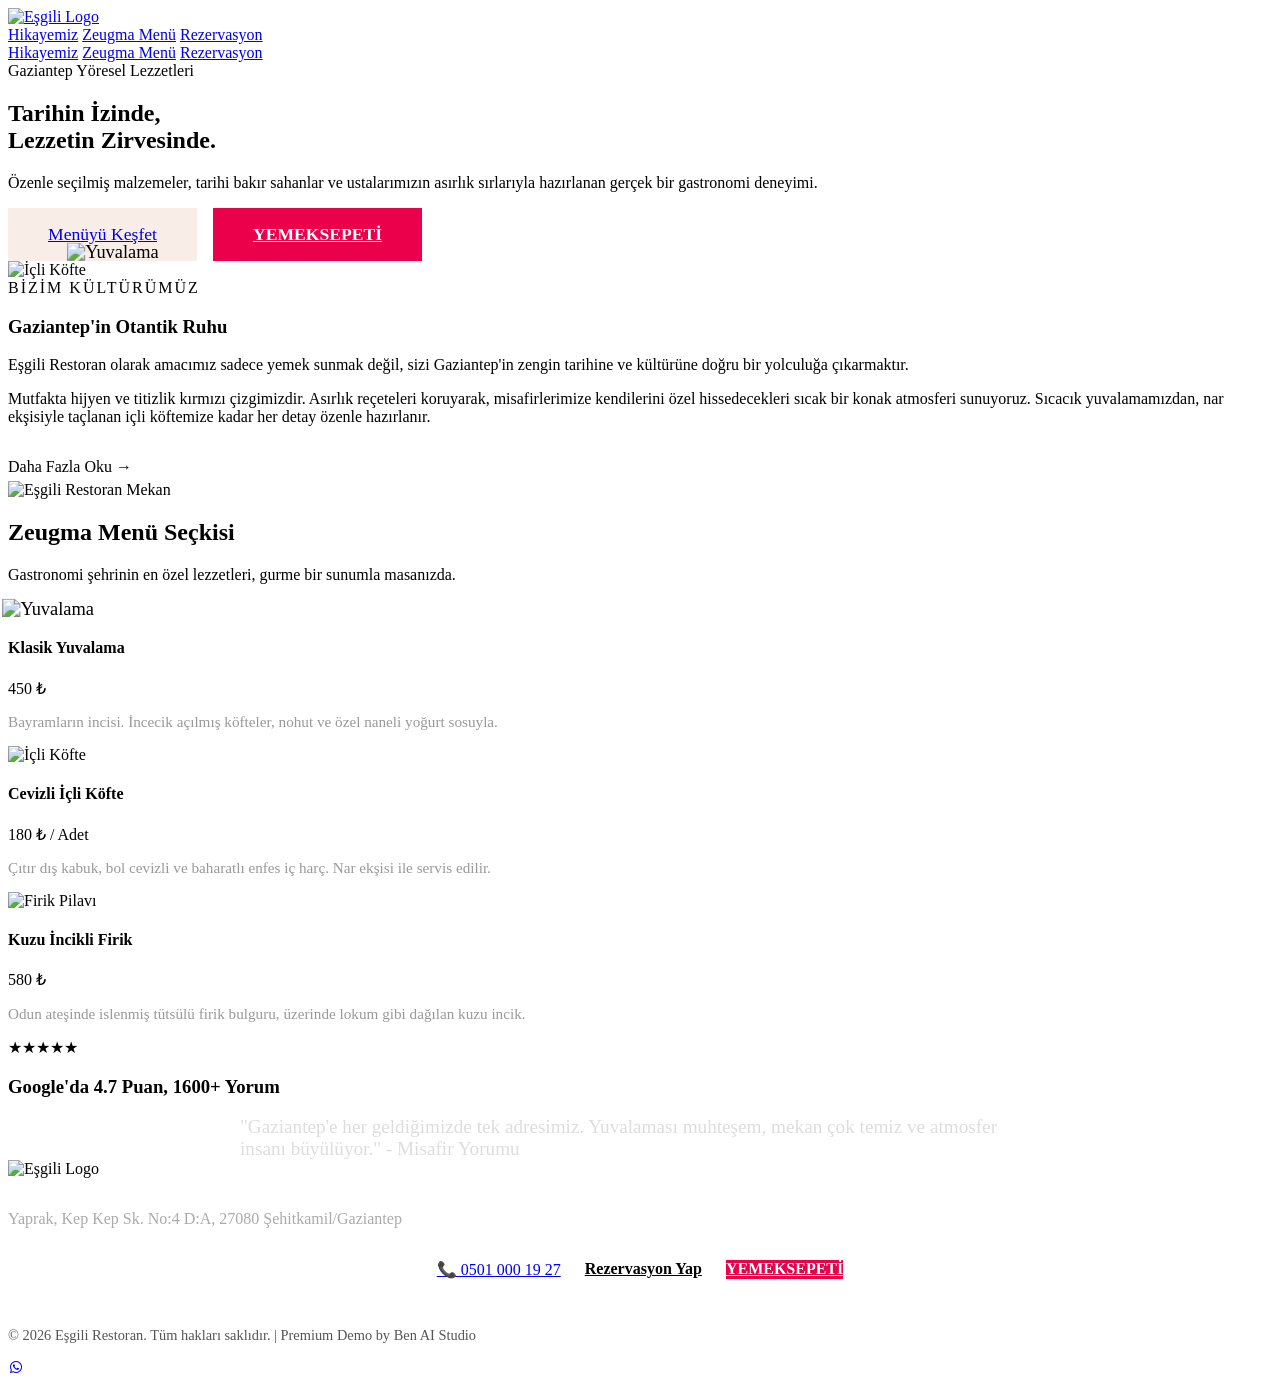
==== index.html @ 456da1f9 "Add files via upload" ====
<!DOCTYPE html>
<html lang="tr">
<head>
    <meta charset="UTF-8">
    <meta name="viewport" content="width=device-width, initial-scale=1.0">
    <title>Eşgili Restoran | Geleneksel Gaziantep Mutfak Sanatı</title>
    
    <!-- Fonts -->
    <link rel="preconnect" href="https://fonts.googleapis.com">
    <link rel="preconnect" href="https://fonts.gstatic.com" crossorigin>
    <link href="https://fonts.googleapis.com/css2?family=Cinzel:wght@400;600;700&family=Lora:ital,wght@0,400;0,500;1,400&display=swap" rel="stylesheet">
    <link href='https://unpkg.com/boxicons@2.1.4/css/boxicons.min.css' rel='stylesheet'>

    <link rel="stylesheet" href="css/style.css">
</head>
<body>
    <div class="bg-lines"></div>
    <div class="bg-shapes" id="bg-shapes-container">
        <!-- Lights -->
        <div class="shape shape-1" id="shape1"></div>
        <div class="shape shape-2" id="shape2"></div>
        
        <!-- 3D Metallic Elements -->
        <div class="organic-blob blob-1"></div>
    </div>

    <nav id="navbar">
        <a href="#" class="logo-img-link"><img src="assets/logo.jpg.PNG" alt="Eşgili Logo" class="logo-img"></a>
        <div class="nav-links desktop-only">
            <a href="#hikaye">Hikayemiz</a>
            <a href="#menu">Zeugma Menü</a>
            <a href="#iletisim" class="btn-copper">Rezervasyon</a>
        </div>
        <div class="hamburger mobile-only" id="hamburger">
            <div class="bar"></div>
            <div class="bar"></div>
            <div class="bar"></div>
        </div>
    </nav>

    <!-- Mobile Menu Overlay -->
    <div class="mobile-menu-overlay" id="mobileMenu">
        <div class="mobile-nav-links">
            <a href="#hikaye" class="mobile-link">Hikayemiz</a>
            <a href="#menu" class="mobile-link">Zeugma Menü</a>
            <a href="#iletisim" class="mobile-link btn-copper" style="margin-left:0; margin-top:2rem;">Rezervasyon</a>
        </div>
    </div>

    <section class="hero">
        <div class="hero-bg" id="hero-bg"></div>
        <div class="particles-container" id="particles"></div>
        <div class="steam"></div>
        <div class="hero-overlay"></div>
        
        <div class="hero-container">
            <div class="hero-content">
                <span class="hero-subtitle">Gaziantep Yöresel Lezzetleri</span>
                <h1>Tarihin İzinde,<br>Lezzetin Zirvesinde.</h1>
                <p class="hero-desc">Özenle seçilmiş malzemeler, tarihi bakır sahanlar ve ustalarımızın asırlık sırlarıyla hazırlanan gerçek bir gastronomi deneyimi.</p>
                <div style="display: flex; gap: 1rem; flex-wrap: wrap;">
                    <a href="#menu" class="btn-copper" style="padding: 1rem 2.5rem; font-size: 1.1rem; background: rgba(184, 93, 25, 0.1); backdrop-filter: blur(5px);">Menüyü Keşfet</a>
                    <a href="https://www.yemeksepeti.com/restaurant/hcvz/esgili-restoran?srsltid=AfmBOop_nC1M2yYXTI1k_6gWQtiFwk443ST-8Q_w5a07xKaIt2Z9Bty2" target="_blank" class="btn-copper" style="padding: 1rem 2.5rem; font-size: 1.1rem; background: #EA004B; color: white; border-color: #EA004B; font-weight: 800; text-transform: uppercase;">Yemeksepeti</a>
                </div>
            </div>
            
            <div class="hero-images">
                <img src="assets/iclikofte.jpg.PNG" alt="İçli Köfte" class="hero-img img-1">
                <img src="assets/yuvalama.jpg.PNG" alt="Yuvalama" class="hero-img img-2" style="object-position: right bottom; transform: scale(1.15) translate(-15px, -15px);">
            </div>
        </div>
    </section>

    <section id="hikaye" class="story-container reveal">
        <div class="story-content">
            <span style="color: var(--copper); text-transform: uppercase; letter-spacing: 2px;">Bizim Kültürümüz</span>
            <h3>Gaziantep'in Otantik Ruhu</h3>
            <p>Eşgili Restoran olarak amacımız sadece yemek sunmak değil, sizi Gaziantep'in zengin tarihine ve kültürüne doğru bir yolculuğa çıkarmaktır.</p>
            <p>Mutfakta hijyen ve titizlik kırmızı çizgimizdir. Asırlık reçeteleri koruyarak, misafirlerimize kendilerini özel hissedecekleri sıcak bir konak atmosferi sunuyoruz. Sıcacık yuvalamamızdan, nar ekşisiyle taçlanan içli köftemize kadar her detay özenle hazırlanır.</p>
            <a href="#" style="color: var(--copper); text-decoration: none; border-bottom: 1px solid var(--copper); padding-bottom: 5px; margin-top: 1rem; display: inline-block;">Daha Fazla Oku &rarr;</a>
        </div>
        <div class="story-image">
            <img src="assets/mekan.jpg.png" alt="Eşgili Restoran Mekan">
        </div>
    </section>

    <section id="menu">
        <div class="section-header reveal">
            <h2 style="color: var(--cream);">Zeugma Menü Seçkisi</h2>
            <p>Gastronomi şehrinin en özel lezzetleri, gurme bir sunumla masanızda.</p>
        </div>

        <div class="menu-grid">
            <div class="menu-card reveal">
                <div class="glow"></div>
                <div class="menu-img-wrap">
                    <img src="assets/yuvalama.jpg.PNG" alt="Yuvalama" style="object-position: bottom right; transform: scale(1.15);">
                </div>
                <div class="menu-details">
                    <h4>Klasik Yuvalama</h4>
                    <span class="price">450 ₺</span>
                    <p style="color: #999; font-size: 0.95rem;">Bayramların incisi. İncecik açılmış köfteler, nohut ve özel naneli yoğurt sosuyla.</p>
                </div>
            </div>

            <div class="menu-card reveal" style="transition-delay: 0.2s;">
                <div class="glow"></div>
                <div class="menu-img-wrap">
                    <img src="assets/iclikofte.jpg.PNG" alt="İçli Köfte">
                </div>
                <div class="menu-details">
                    <h4>Cevizli İçli Köfte</h4>
                    <span class="price">180 ₺ / Adet</span>
                    <p style="color: #999; font-size: 0.95rem;">Çıtır dış kabuk, bol cevizli ve baharatlı enfes iç harç. Nar ekşisi ile servis edilir.</p>
                </div>
            </div>

            <div class="menu-card reveal" style="transition-delay: 0.4s;">
                <div class="glow"></div>
                <div class="menu-img-wrap">
                    <img src="assets/firik.jpg.PNG" alt="Firik Pilavı">
                </div>
                <div class="menu-details">
                    <h4>Kuzu İncikli Firik</h4>
                    <span class="price">580 ₺</span>
                    <p style="color: #999; font-size: 0.95rem;">Odun ateşinde islenmiş tütsülü firik bulguru, üzerinde lokum gibi dağılan kuzu incik.</p>
                </div>
            </div>
        </div>
    </section>

    <div class="rating-banner reveal">
        <div class="stars">★★★★★</div>
        <h3>Google'da 4.7 Puan, 1600+ Yorum</h3>
        <p style="font-size: 1.2rem; color: #ddd; max-width: 800px; margin: 0 auto;">"Gaziantep'e her geldiğimizde tek adresimiz. Yuvalaması muhteşem, mekan çok temiz ve atmosfer insanı büyülüyor." - Misafir Yorumu</p>
    </div>

    <footer id="iletisim">
        <div style="margin-bottom: 2rem;">
            <img src="assets/logo.jpg.PNG" alt="Eşgili Logo" style="height: 80px; object-fit: contain;">
        </div>
        <p style="color: #aaa; margin-bottom: 2rem;">Yaprak, Kep Kep Sk. No:4 D:A, 27080 Şehitkamil/Gaziantep</p>
        <div style="display: flex; justify-content: center; gap: 1.5rem; margin-bottom: 3rem; flex-wrap: wrap;">
            <a href="tel:05010001927" class="btn-copper">📞 0501 000 19 27</a>
            <a href="https://wa.me/905010001927" class="btn-copper" style="background: var(--copper); color: #000; font-weight: 700;">Rezervasyon Yap</a>
            <a href="https://www.yemeksepeti.com/restaurant/hcvz/esgili-restoran?srsltid=AfmBOop_nC1M2yYXTI1k_6gWQtiFwk443ST-8Q_w5a07xKaIt2Z9Bty2" target="_blank" class="btn-copper" style="background: #EA004B; border-color: #EA004B; color: white; font-weight: 800; text-transform: uppercase;">Yemeksepeti</a>
        </div>
        <p style="color: #555; font-size: 0.9rem;">&copy; 2026 Eşgili Restoran. Tüm hakları saklıdır. | Premium Demo by Ben AI Studio</p>
    </footer>

    <a href="https://wa.me/905010001927?text=Merhaba,%20Eşgili%20Restoran'da%20rezervasyon%20yaptırmak%20istiyorum." class="floating-wa" target="_blank">
        <i class='bx bxl-whatsapp'></i>
    </a>

    <script src="js/main.js"></script>
</body>
</html>
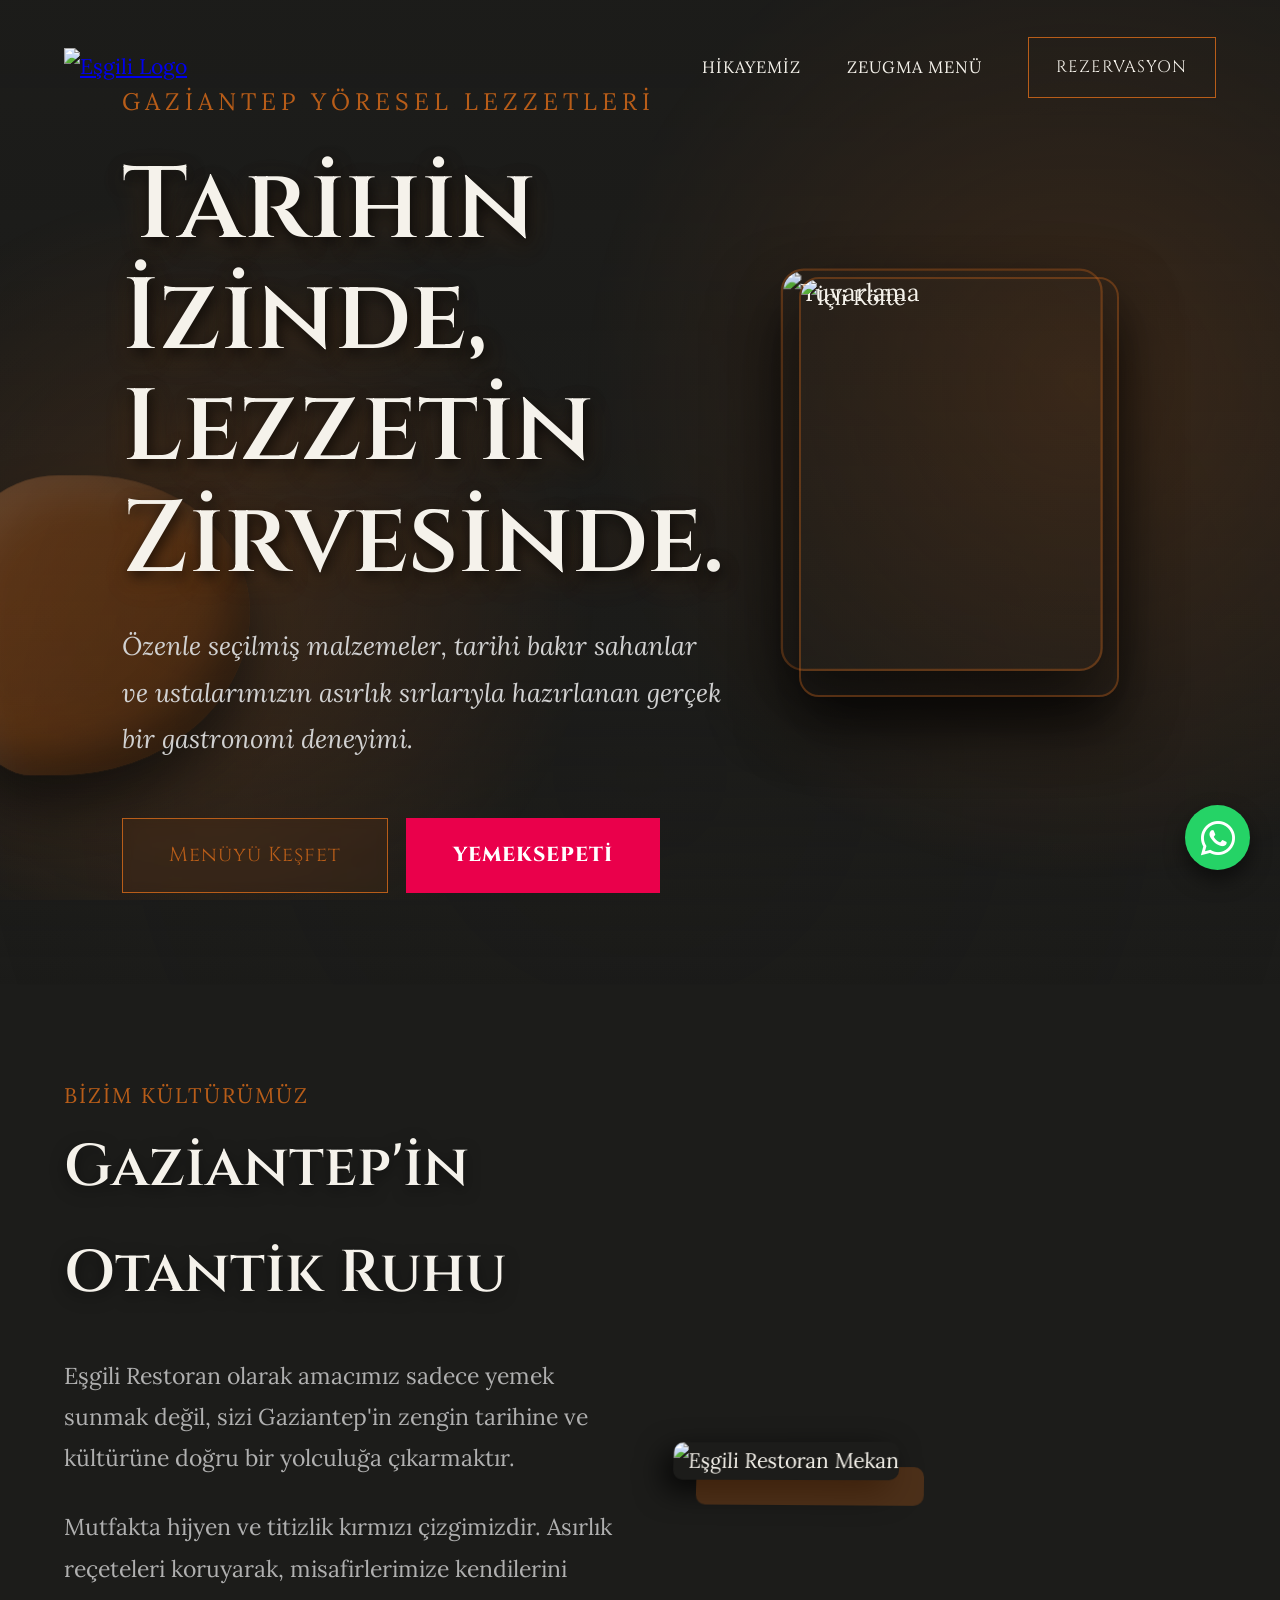
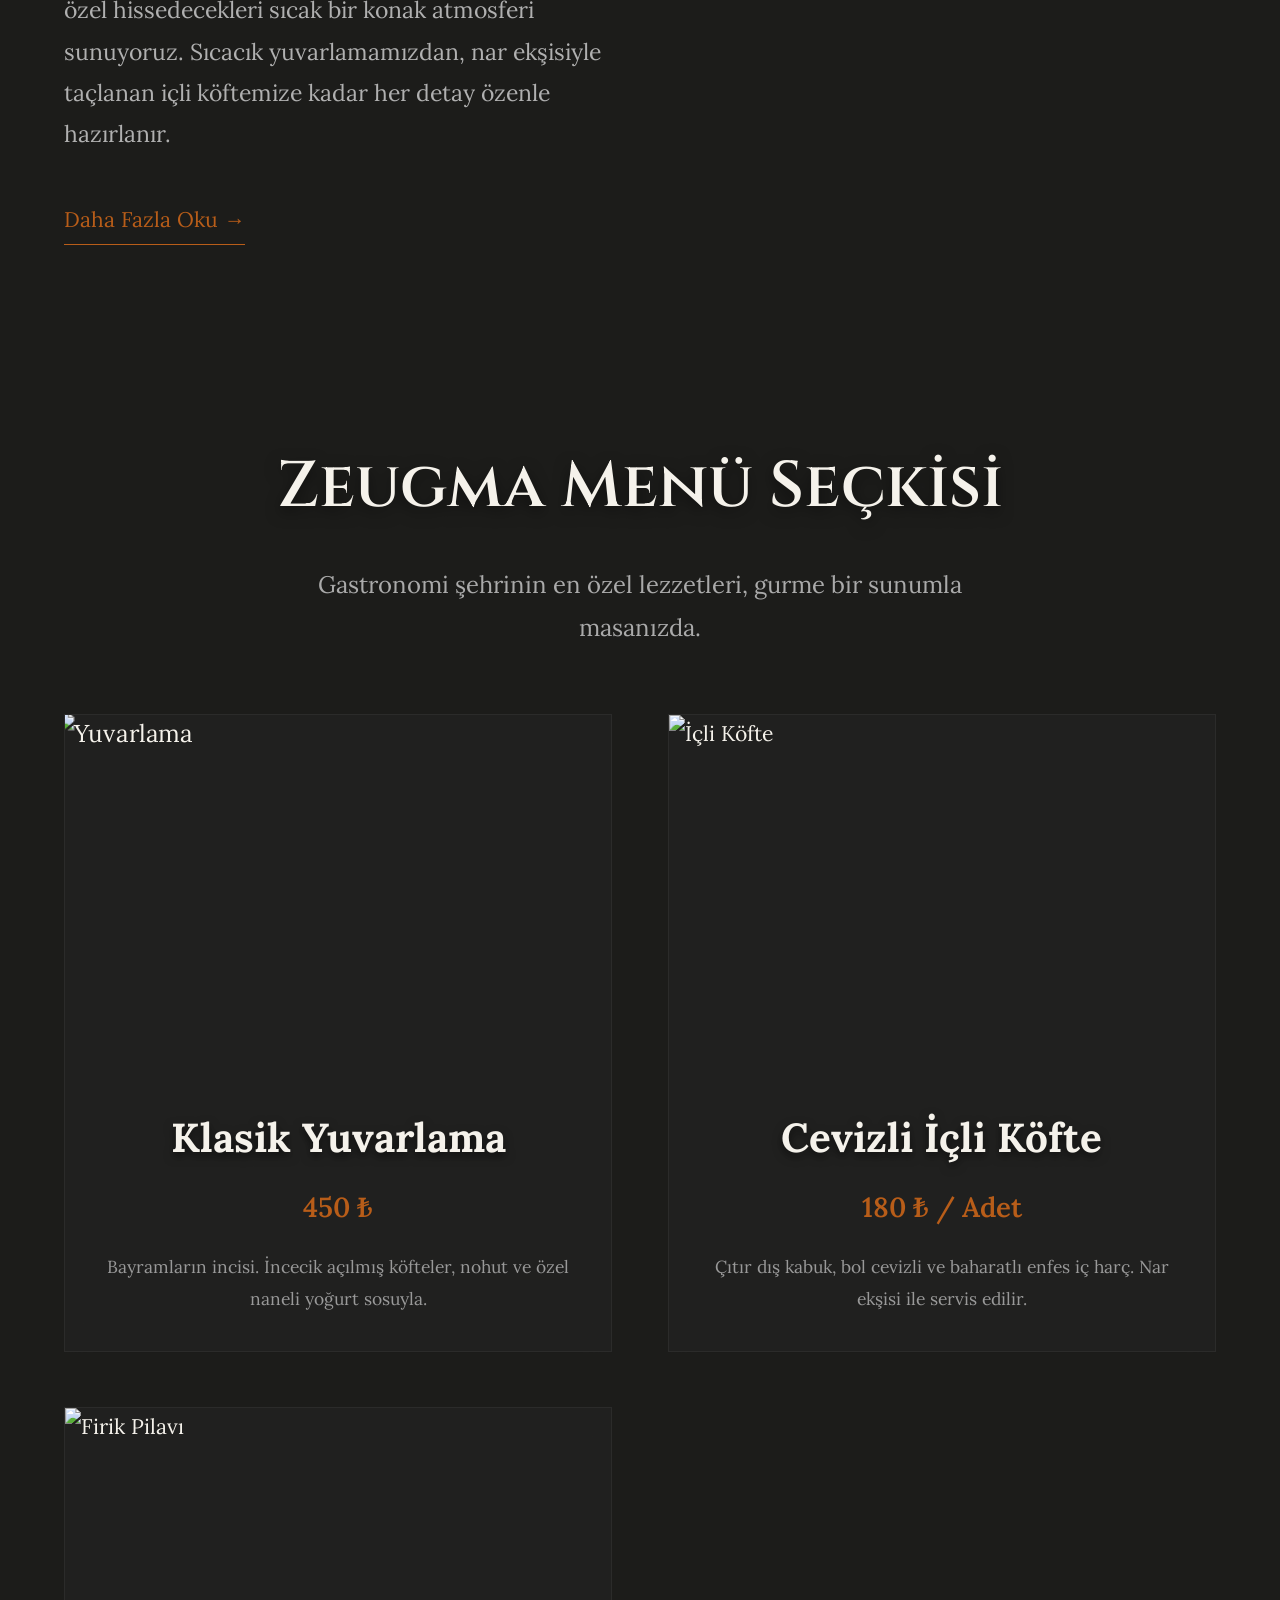
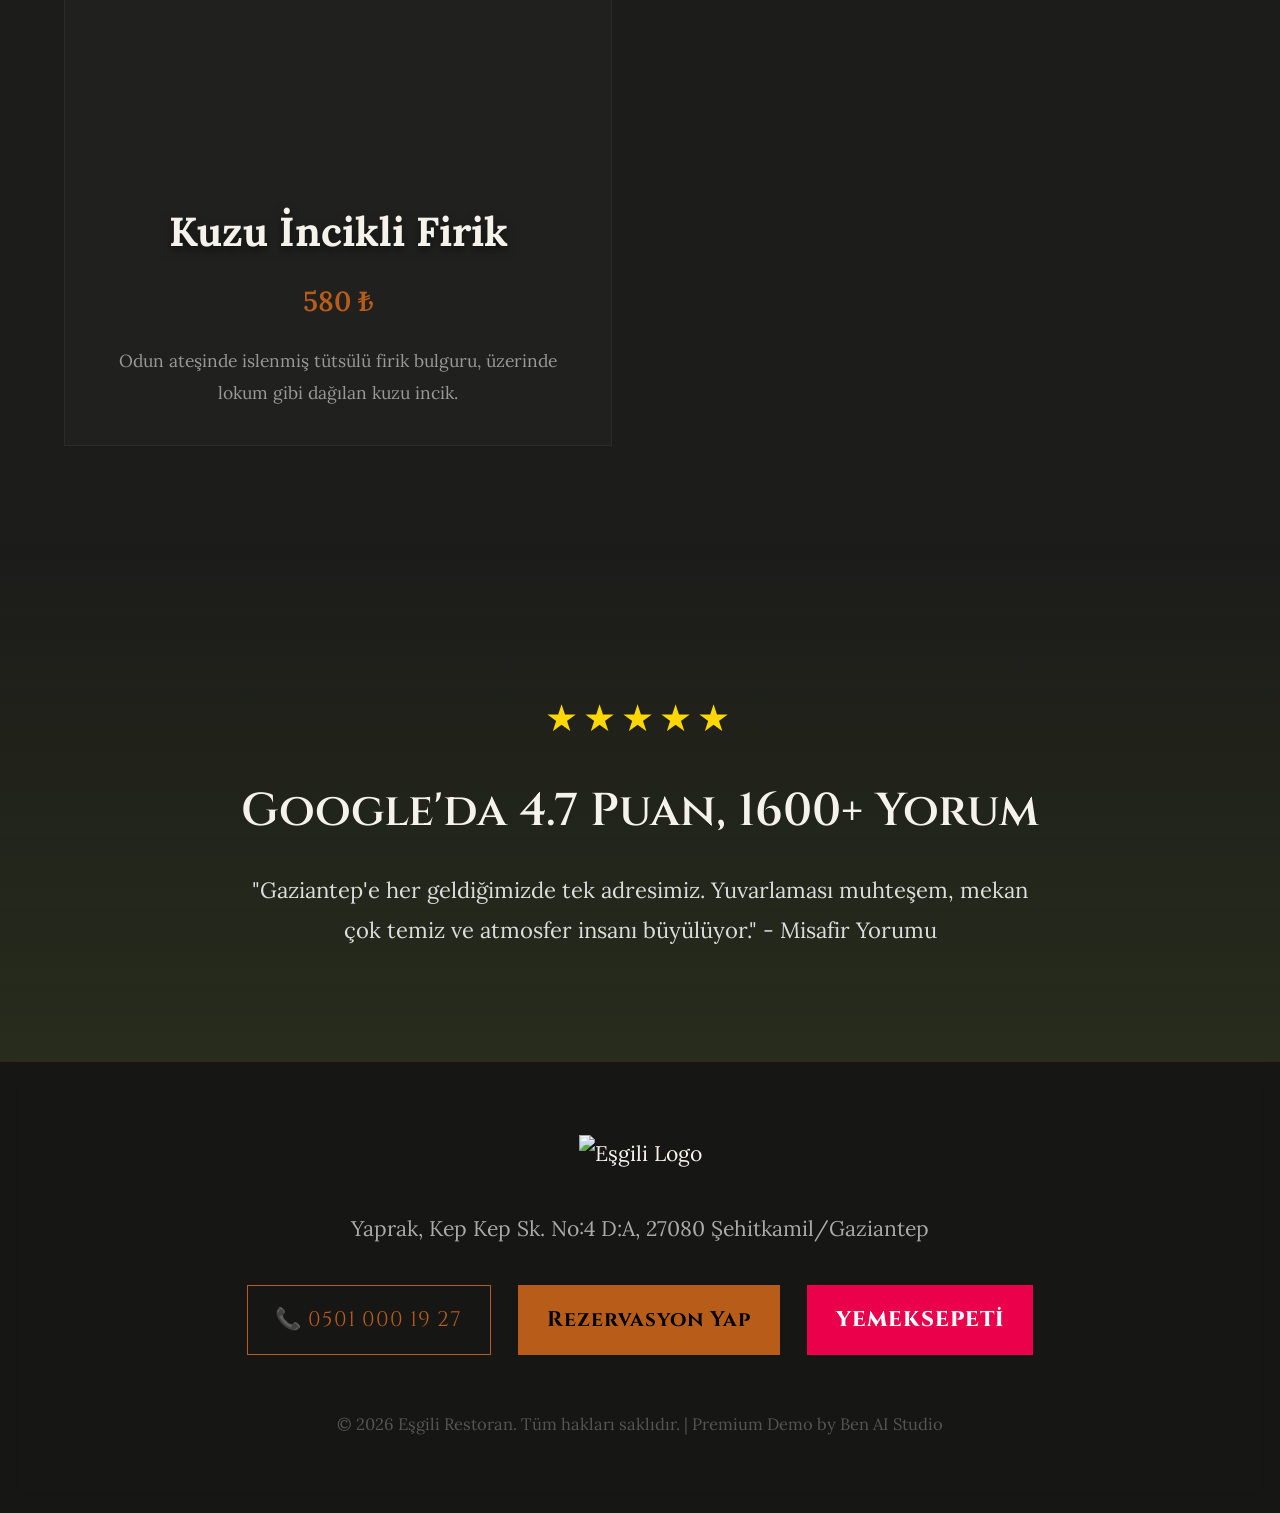
==== commit 9bc12700: "Add files via upload" ====
--- a/index.html
+++ b/index.html
@@ -25,7 +25,7 @@
     </div>
 
     <nav id="navbar">
-        <a href="#" class="logo-img-link"><img src="assets/logo.jpg.PNG" alt="Eşgili Logo" class="logo-img"></a>
+        <a href="#" class="logo-img-link"><img src="assets/logo.png" alt="Eşgili Logo" class="logo-img"></a>
         <div class="nav-links desktop-only">
             <a href="#hikaye">Hikayemiz</a>
             <a href="#menu">Zeugma Menü</a>
@@ -65,8 +65,8 @@
             </div>
             
             <div class="hero-images">
-                <img src="assets/iclikofte.jpg.PNG" alt="İçli Köfte" class="hero-img img-1">
-                <img src="assets/yuvalama.jpg.PNG" alt="Yuvalama" class="hero-img img-2" style="object-position: right bottom; transform: scale(1.15) translate(-15px, -15px);">
+                <img src="assets/iclikofte.png" alt="İçli Köfte" class="hero-img img-1">
+                <img src="assets/yuvarlama.png" alt="Yuvarlama" class="hero-img img-2" style="object-position: right bottom; transform: scale(1.15) translate(-15px, -15px);">
             </div>
         </div>
     </section>
@@ -76,11 +76,11 @@
             <span style="color: var(--copper); text-transform: uppercase; letter-spacing: 2px;">Bizim Kültürümüz</span>
             <h3>Gaziantep'in Otantik Ruhu</h3>
             <p>Eşgili Restoran olarak amacımız sadece yemek sunmak değil, sizi Gaziantep'in zengin tarihine ve kültürüne doğru bir yolculuğa çıkarmaktır.</p>
-            <p>Mutfakta hijyen ve titizlik kırmızı çizgimizdir. Asırlık reçeteleri koruyarak, misafirlerimize kendilerini özel hissedecekleri sıcak bir konak atmosferi sunuyoruz. Sıcacık yuvalamamızdan, nar ekşisiyle taçlanan içli köftemize kadar her detay özenle hazırlanır.</p>
+            <p>Mutfakta hijyen ve titizlik kırmızı çizgimizdir. Asırlık reçeteleri koruyarak, misafirlerimize kendilerini özel hissedecekleri sıcak bir konak atmosferi sunuyoruz. Sıcacık yuvarlamamızdan, nar ekşisiyle taçlanan içli köftemize kadar her detay özenle hazırlanır.</p>
             <a href="#" style="color: var(--copper); text-decoration: none; border-bottom: 1px solid var(--copper); padding-bottom: 5px; margin-top: 1rem; display: inline-block;">Daha Fazla Oku &rarr;</a>
         </div>
         <div class="story-image">
-            <img src="assets/mekan.jpg.png" alt="Eşgili Restoran Mekan">
+            <img src="assets/mekan.png" alt="Eşgili Restoran Mekan">
         </div>
     </section>
 
@@ -94,10 +94,10 @@
             <div class="menu-card reveal">
                 <div class="glow"></div>
                 <div class="menu-img-wrap">
-                    <img src="assets/yuvalama.jpg.PNG" alt="Yuvalama" style="object-position: bottom right; transform: scale(1.15);">
+                    <img src="assets/yuvarlama.png" alt="Yuvarlama" style="object-position: bottom right; transform: scale(1.15);">
                 </div>
                 <div class="menu-details">
-                    <h4>Klasik Yuvalama</h4>
+                    <h4>Klasik Yuvarlama</h4>
                     <span class="price">450 ₺</span>
                     <p style="color: #999; font-size: 0.95rem;">Bayramların incisi. İncecik açılmış köfteler, nohut ve özel naneli yoğurt sosuyla.</p>
                 </div>
@@ -106,7 +106,7 @@
             <div class="menu-card reveal" style="transition-delay: 0.2s;">
                 <div class="glow"></div>
                 <div class="menu-img-wrap">
-                    <img src="assets/iclikofte.jpg.PNG" alt="İçli Köfte">
+                    <img src="assets/iclikofte.png" alt="İçli Köfte">
                 </div>
                 <div class="menu-details">
                     <h4>Cevizli İçli Köfte</h4>
@@ -118,7 +118,7 @@
             <div class="menu-card reveal" style="transition-delay: 0.4s;">
                 <div class="glow"></div>
                 <div class="menu-img-wrap">
-                    <img src="assets/firik.jpg.PNG" alt="Firik Pilavı">
+                    <img src="assets/firik.png" alt="Firik Pilavı">
                 </div>
                 <div class="menu-details">
                     <h4>Kuzu İncikli Firik</h4>
@@ -132,12 +132,12 @@
     <div class="rating-banner reveal">
         <div class="stars">★★★★★</div>
         <h3>Google'da 4.7 Puan, 1600+ Yorum</h3>
-        <p style="font-size: 1.2rem; color: #ddd; max-width: 800px; margin: 0 auto;">"Gaziantep'e her geldiğimizde tek adresimiz. Yuvalaması muhteşem, mekan çok temiz ve atmosfer insanı büyülüyor." - Misafir Yorumu</p>
+        <p style="font-size: 1.2rem; color: #ddd; max-width: 800px; margin: 0 auto;">"Gaziantep'e her geldiğimizde tek adresimiz. Yuvarlaması muhteşem, mekan çok temiz ve atmosfer insanı büyülüyor." - Misafir Yorumu</p>
     </div>
 
     <footer id="iletisim">
         <div style="margin-bottom: 2rem;">
-            <img src="assets/logo.jpg.PNG" alt="Eşgili Logo" style="height: 80px; object-fit: contain;">
+            <img src="assets/logo.png" alt="Eşgili Logo" style="height: 80px; object-fit: contain;">
         </div>
         <p style="color: #aaa; margin-bottom: 2rem;">Yaprak, Kep Kep Sk. No:4 D:A, 27080 Şehitkamil/Gaziantep</p>
         <div style="display: flex; justify-content: center; gap: 1.5rem; margin-bottom: 3rem; flex-wrap: wrap;">
--- a/css/style.css
+++ b/css/style.css
@@ -0,0 +1,669 @@
+:root {
+            --stone-dark: #1C1C1A; /* Deep Stone */
+            --stone-light: #2A2A28;
+            --copper: #B85D19; /* Copper/Terracotta */
+            --copper-light: #d67a36;
+            --olive: #4A5D23; /* Olive Green */
+            --cream: #F5F2EB; /* Text color */
+            --font-heading: 'Cinzel', serif;
+            --font-body: 'Lora', serif;
+        }
+
+        * {
+            margin: 0;
+            padding: 0;
+            box-sizing: border-box;
+        }
+
+        body, html {
+            font-family: var(--font-body);
+            background-color: var(--stone-dark);
+            color: var(--cream);
+            line-height: 1.8;
+            font-size: 1.15rem;
+            overflow-x: hidden;
+            scroll-behavior: smooth;
+        }
+
+        /* Hareketli Arka Plan Çizgileri */
+        .bg-lines {
+            position: fixed;
+            top: -50%; left: -50%; width: 200%; height: 200%;
+            background: repeating-linear-gradient(
+                -45deg,
+                rgba(0, 0, 0, 0.5) 0px,
+                rgba(0, 0, 0, 0.5) 2px,
+                transparent 2px,
+                transparent 40px
+            );
+            z-index: -5;
+            pointer-events: none;
+            animation: slideLines 30s linear infinite;
+        }
+        @keyframes slideLines {
+            0% { transform: translate(0, 0); }
+            100% { transform: translate(40px, 40px); }
+        }
+
+        /* 3D Floating Background Shapes */
+        .bg-shapes {
+            position: fixed;
+            top: 0; left: 0; width: 100%; height: 100%;
+            pointer-events: none;
+            z-index: 0;
+            overflow: hidden;
+        }
+        .shape {
+            position: absolute;
+            border-radius: 50%;
+            transition: transform 0.2s ease-out;
+            mix-blend-mode: screen;
+        }
+        .shape-1 {
+            width: 800px; height: 800px;
+            background: radial-gradient(circle, rgba(184, 93, 25, 0.4) 0%, transparent 70%);
+            top: 5%; left: -200px;
+        }
+        .shape-2 {
+            width: 1000px; height: 1000px;
+            background: radial-gradient(circle, rgba(184, 93, 25, 0.4) 0%, transparent 70%);
+            bottom: -10%; right: -300px;
+        }
+
+        /* Organic Metallic Blobs */
+        .organic-blob {
+            position: absolute;
+            background: linear-gradient(135deg, var(--copper) 0%, #683005 100%);
+            box-shadow: inset -20px -20px 40px rgba(0,0,0,0.5), inset 20px 20px 40px rgba(255,255,255,0.2), 0 30px 50px rgba(0,0,0,0.8);
+            z-index: 1;
+            will-change: transform, border-radius;
+            animation: morph 8s ease-in-out infinite both alternate;
+            opacity: 0.8;
+        }
+        .blob-1 {
+            width: 300px; height: 300px;
+            top: 45%; left: -50px;
+        }
+
+        @keyframes morph {
+            0% { border-radius: 40% 60% 70% 30% / 40% 50% 60% 50%; }
+            34% { border-radius: 70% 30% 50% 50% / 30% 30% 70% 70%; }
+            67% { border-radius: 100% 60% 60% 100% / 100% 100% 60% 60%; }
+            100% { border-radius: 40% 60% 70% 30% / 40% 50% 60% 50%; }
+        }
+
+        h1, h2, h3, .logo {
+            font-family: var(--font-heading);
+            font-weight: 600;
+        }
+
+        ::-webkit-scrollbar {
+            width: 8px;
+        }
+        ::-webkit-scrollbar-track {
+            background: var(--stone-dark);
+        }
+        ::-webkit-scrollbar-thumb {
+            background: var(--copper);
+        }
+
+        /* --- Navbar --- */
+        nav {
+            position: fixed;
+            top: 0; width: 100%;
+            padding: 2rem 5%;
+            display: flex;
+            justify-content: space-between;
+            align-items: center;
+            z-index: 1000;
+            transition: all 0.4s ease;
+        }
+
+        nav.scrolled {
+            padding: 1rem 5%;
+            background: rgba(28, 28, 26, 0.95);
+            backdrop-filter: blur(10px);
+            border-bottom: 1px solid rgba(184, 93, 25, 0.2);
+        }
+
+        .logo {
+            font-size: 2rem;
+            color: var(--copper);
+            text-decoration: none;
+            letter-spacing: 2px;
+        }
+
+        .logo-img {
+            height: 60px;
+            object-fit: contain;
+            transition: transform 0.3s ease;
+        }
+        .logo-img:hover {
+            transform: scale(1.05);
+            filter: drop-shadow(0 0 10px rgba(184, 93, 25, 0.3));
+        }
+
+        .nav-links.desktop-only { display: flex; align-items: center; }
+
+        .nav-links a {
+            color: var(--cream);
+            text-decoration: none;
+            margin-left: 2.5rem;
+            font-size: 0.9rem;
+            text-transform: uppercase;
+            letter-spacing: 1px;
+            transition: color 0.3s;
+        }
+
+        .nav-links a:hover {
+            color: var(--copper);
+        }
+
+        .btn-copper {
+            border: 1px solid var(--copper);
+            padding: 0.8rem 1.5rem;
+            color: var(--copper);
+            text-decoration: none;
+            transition: all 0.3s;
+            font-family: var(--font-heading);
+            letter-spacing: 1px;
+            display: inline-block;
+        }
+
+        .btn-copper:hover {
+            background: var(--copper);
+            color: #000;
+            font-weight: 700;
+            box-shadow: 0 5px 15px rgba(184, 93, 25, 0.4);
+        }
+
+        /* --- Mobile Menu Styles --- */
+        .mobile-only { display: none !important; }
+        
+        .hamburger {
+            cursor: pointer;
+            z-index: 1001; /* Above the overlay */
+            display: flex;
+            flex-direction: column;
+            gap: 6px;
+        }
+        .hamburger .bar {
+            width: 30px; height: 3px;
+            background-color: var(--copper);
+            transition: all 0.3s ease;
+            border-radius: 3px;
+        }
+        .hamburger.active .bar:nth-child(1) { transform: translateY(9px) rotate(45deg); }
+        .hamburger.active .bar:nth-child(2) { opacity: 0; }
+        .hamburger.active .bar:nth-child(3) { transform: translateY(-9px) rotate(-45deg); }
+
+        .mobile-menu-overlay {
+            position: fixed;
+            top: 0; left: 0; width: 100%; height: 100vh;
+            background: rgba(28, 28, 26, 0.98);
+            backdrop-filter: blur(15px);
+            z-index: 1000;
+            display: flex;
+            flex-direction: column;
+            justify-content: center;
+            align-items: center;
+            opacity: 0;
+            pointer-events: none;
+            transition: opacity 0.4s ease;
+        }
+        .mobile-menu-overlay.active {
+            opacity: 1;
+            pointer-events: auto;
+        }
+        .mobile-nav-links {
+            display: flex;
+            flex-direction: column;
+            text-align: center;
+            gap: 2rem;
+            transform: translateY(30px);
+            transition: transform 0.4s ease;
+        }
+        .mobile-menu-overlay.active .mobile-nav-links {
+            transform: translateY(0);
+        }
+        .mobile-link {
+            color: var(--cream);
+            text-decoration: none;
+            font-size: 1.5rem;
+            text-transform: uppercase;
+            letter-spacing: 2px;
+            font-family: var(--font-heading);
+            transition: color 0.3s;
+        }
+        .mobile-link:hover { color: var(--copper); }
+
+        /* --- Hero --- */
+        .hero {
+            min-height: 100vh;
+            position: relative;
+            z-index: 2;
+            display: flex;
+            align-items: center;
+            justify-content: center;
+            overflow: hidden;
+            padding-top: 80px;
+        }
+
+        .hero-bg {
+            position: absolute;
+            top: 0; left: 0; width: 100%; height: 100%;
+            background: radial-gradient(circle at center, rgba(28, 28, 26, 0.2) 0%, transparent 100%);
+            z-index: -2;
+        }
+
+        .hero-overlay {
+            position: absolute;
+            top: 0; left: 0; width: 100%; height: 100%;
+            background: linear-gradient(to bottom, rgba(28,28,26,0.6) 0%, rgba(28,28,26,0.4) 70%, transparent 100%);
+            z-index: -2;
+        }
+
+        /* Particles */
+        .particles-container {
+            position: absolute;
+            top: 0; left: 0; width: 100%; height: 100%;
+            overflow: hidden;
+            z-index: 0;
+            pointer-events: none;
+        }
+        .particle {
+            position: absolute;
+            background: radial-gradient(circle, rgba(255,165,0,0.6) 0%, transparent 70%);
+            border-radius: 50%;
+            opacity: 0;
+            animation: floatParticle linear infinite;
+        }
+        @keyframes floatParticle {
+            0% { transform: translateY(0) scale(1); opacity: 0; }
+            20% { opacity: 0.8; }
+            80% { opacity: 0.8; }
+            100% { transform: translateY(-200px) scale(0.5); opacity: 0; }
+        }
+
+        /* Steam Effect CSS */
+        .steam {
+            position: absolute;
+            width: 100%;
+            height: 100%;
+            background: url('https://raw.githubusercontent.com/danielstuart14/CSS_FOG_ANIMATION/master/fog1.png') repeat-x;
+            background-size: cover;
+            z-index: -1;
+            opacity: 0.2;
+            animation: moveSteam 60s linear infinite;
+        }
+
+        @keyframes moveSteam {
+            0% { background-position: 0 0; }
+            100% { background-position: 100vw 0; }
+        }
+
+        .hero-container {
+            display: flex;
+            align-items: center;
+            justify-content: space-between;
+            width: 100%;
+            max-width: 1400px;
+            padding: 0 5%;
+            z-index: 1;
+            gap: 2rem;
+        }
+
+        .hero-content {
+            flex: 1;
+            max-width: 650px;
+            text-align: left;
+        }
+
+        .hero-images {
+            flex: 1;
+            position: relative;
+            height: 500px;
+            display: flex;
+            justify-content: center;
+            align-items: center;
+        }
+
+        .hero-img {
+            position: absolute;
+            border-radius: 20px;
+            box-shadow: 0 30px 60px rgba(0,0,0,0.6);
+            border: 2px solid rgba(184, 93, 25, 0.4);
+            object-fit: cover;
+        }
+
+        .img-1 {
+            width: 320px;
+            height: 420px;
+            z-index: 2;
+            animation: float1 6s ease-in-out infinite;
+        }
+
+        .img-2 {
+            width: 280px;
+            height: 350px;
+            z-index: 1;
+            animation: float2 8s ease-in-out infinite;
+        }
+
+        @keyframes float1 {
+            0%, 100% { transform: rotate(-6deg) translateX(-40px) translateY(0); }
+            50% { transform: rotate(-6deg) translateX(-40px) translateY(-20px); }
+        }
+
+        @keyframes float2 {
+            0%, 100% { transform: rotate(8deg) translateX(80px) translateY(40px); }
+            50% { transform: rotate(8deg) translateX(80px) translateY(20px); }
+        }
+
+        @media (max-width: 968px) {
+            .mobile-only { display: flex !important; }
+            .desktop-only { display: none !important; }
+            
+            nav { padding: 1.5rem 5%; }
+            nav.scrolled { padding: 1rem 5%; }
+
+            .hero { padding-top: 100px; }
+            .hero-container {
+                flex-direction: column;
+                text-align: center;
+                margin-top: 2rem;
+                gap: 3rem;
+            }
+            .hero-content {
+                text-align: center;
+                max-width: 100%;
+            }
+            .hero-content div {
+                justify-content: center;
+            }
+            .hero h1 { font-size: 3.2rem; }
+            .hero-desc { font-size: 1.1rem; }
+            
+            /* Shapes & Blobs on Mobile */
+            .organic-blob { opacity: 0.4; }
+            .shape-1, .shape-2 { width: 500px; height: 500px; }
+            
+            .hero-images {
+                height: 350px;
+                margin-top: 2rem;
+            }
+            .img-1 { width: 220px; height: 300px; }
+            .img-2 { width: 180px; height: 240px; }
+
+            .story-container {
+                flex-direction: column-reverse;
+                text-align: center;
+                gap: 2rem;
+            }
+            .story-content h3 { font-size: 2.2rem; }
+            .story-image img { transform: none; margin-top: 1rem; }
+            
+            .section-header h2 { font-size: 2.5rem; }
+            .menu-grid { grid-template-columns: 1fr; gap: 2rem; }
+            
+            .rating-banner { padding: 5rem 5% 4rem 5%; }
+            .rating-banner h3 { font-size: 1.8rem; }
+            .footer-logo { font-size: 2rem; }
+        }
+
+        .hero-subtitle {
+            color: var(--copper);
+            font-size: 1.3rem;
+            letter-spacing: 5px;
+            text-transform: uppercase;
+            margin-bottom: 1.5rem;
+            display: block;
+            animation: fadeIn 1s ease-out;
+        }
+
+        .hero h1 {
+            font-size: 5.5rem;
+            line-height: 1.1;
+            margin-bottom: 1.5rem;
+            text-shadow: 2px 5px 15px rgba(0,0,0,0.8), 0 10px 30px rgba(184, 93, 25, 0.2);
+            animation: fadeInUp 1s ease-out 0.3s backwards;
+        }
+
+        .hero-desc {
+            font-size: 1.4rem;
+            color: #d1d1d1;
+            margin-bottom: 3rem;
+            font-style: italic;
+            animation: fadeInUp 1s ease-out 0.6s backwards;
+        }
+
+        /* --- Sections --- */
+        section {
+            padding: 5rem 5%;
+            position: relative;
+            z-index: 2;
+        }
+
+        .section-header {
+            text-align: center;
+            margin-bottom: 3.5rem;
+        }
+
+        .section-header h2 {
+            font-size: 3.5rem;
+            color: var(--copper);
+            margin-bottom: 1rem;
+            text-shadow: 0 5px 15px rgba(0,0,0,0.5);
+        }
+
+        .section-header p {
+            max-width: 700px;
+            margin: 0 auto;
+            font-size: 1.3rem;
+            color: #aaa;
+        }
+
+        /* --- Story Section --- */
+        .story-container {
+            display: flex;
+            align-items: center;
+            gap: 3rem;
+            max-width: 1300px;
+            margin: 0 auto;
+        }
+
+        .story-content {
+            flex: 1;
+        }
+
+        .story-content h3 {
+            font-size: 3.2rem;
+            margin-bottom: 1.5rem;
+            color: var(--cream);
+            text-shadow: 0 5px 15px rgba(0,0,0,0.5);
+        }
+
+        .story-content p {
+            margin-bottom: 1.5rem;
+            color: #b0b0b0;
+            font-size: 1.25rem;
+        }
+
+        .story-image {
+            flex: 1;
+            position: relative;
+            perspective: 1000px;
+        }
+
+        .story-image img {
+            width: 100%;
+            border-radius: 10px;
+            box-shadow: 25px 25px 0px rgba(184, 93, 25, 0.3), -10px 10px 30px rgba(0,0,0,0.8);
+            transform: rotateY(-8deg) rotateX(5deg);
+            transition: transform 0.5s ease, box-shadow 0.5s ease;
+        }
+
+        .story-image img:hover {
+            transform: rotateY(0) rotateX(0);
+            box-shadow: 15px 15px 0px rgba(184, 93, 25, 0.5), 0 20px 40px rgba(0,0,0,0.9);
+        }
+
+        /* --- Zeugma Menu --- */
+        .menu-grid {
+            display: grid;
+            grid-template-columns: repeat(auto-fit, minmax(350px, 1fr));
+            gap: 3rem;
+            max-width: 1200px;
+            margin: 0 auto;
+        }
+
+        .menu-card {
+            background: rgba(42, 42, 40, 0.4);
+            backdrop-filter: blur(15px);
+            border: 1px solid rgba(255,255,255,0.05);
+            transition: box-shadow 0.3s ease;
+            position: relative;
+            overflow: hidden;
+            cursor: pointer;
+            transform-style: preserve-3d;
+        }
+
+        .menu-card .glow {
+            position: absolute;
+            width: 350px;
+            height: 350px;
+            background: radial-gradient(circle, rgba(184, 93, 25, 0.15) 0%, transparent 70%);
+            border-radius: 50%;
+            pointer-events: none;
+            transform: translate(-50%, -50%);
+            opacity: 0;
+            transition: opacity 0.4s;
+            z-index: 2;
+        }
+
+        .menu-card:hover .glow {
+            opacity: 1;
+        }
+
+        .menu-card:hover {
+            border-color: rgba(184, 93, 25, 0.4);
+            box-shadow: 0 30px 60px rgba(0,0,0,0.8);
+        }
+
+        .menu-img-wrap {
+            width: 100%;
+            height: 350px;
+            overflow: hidden;
+        }
+
+        .menu-img-wrap img {
+            width: 100%;
+            height: 100%;
+            object-fit: cover;
+            transition: transform 0.8s ease;
+        }
+
+        .menu-card:hover .menu-img-wrap img {
+            transform: scale(1.1);
+        }
+
+        .menu-details {
+            padding: 2rem;
+            text-align: center;
+            transform: translateZ(30px);
+            position: relative;
+            z-index: 3;
+        }
+
+        .menu-details h4 {
+            font-size: 2.2rem;
+            margin-bottom: 0.5rem;
+            color: var(--cream);
+            text-shadow: 0 4px 10px rgba(0,0,0,0.6);
+        }
+
+        .menu-details .price {
+            color: var(--copper);
+            font-size: 1.5rem;
+            font-weight: 600;
+            margin-bottom: 1rem;
+            display: block;
+        }
+
+        /* --- Rating Banner --- */
+        .rating-banner {
+            background: linear-gradient(to bottom, transparent 0%, rgba(74, 93, 35, 0.25) 100%);
+            padding: 8rem 5% 6rem 5%;
+            text-align: center;
+            position: relative;
+            z-index: 1;
+        }
+
+        .rating-banner h3 {
+            font-size: 2.5rem;
+            margin-bottom: 1rem;
+        }
+
+        .stars {
+            color: #FFD700;
+            font-size: 2rem;
+            margin-bottom: 1rem;
+            letter-spacing: 5px;
+        }
+
+        /* --- Footer --- */
+        footer {
+            background: rgba(17, 17, 17, 0.5);
+            backdrop-filter: blur(10px);
+            padding: 4rem 5%;
+            text-align: center;
+            border-top: 1px solid rgba(184, 93, 25, 0.2);
+            position: relative;
+            z-index: 2;
+        }
+
+        .footer-logo {
+            font-size: 2.5rem;
+            color: var(--copper);
+            font-family: var(--font-heading);
+            margin-bottom: 2rem;
+        }
+
+        .floating-wa {
+            position: fixed;
+            bottom: 30px;
+            right: 30px;
+            background: #25D366;
+            color: white;
+            width: 65px; height: 65px;
+            border-radius: 50%;
+            display: flex; justify-content: center; align-items: center;
+            font-size: 2.5rem;
+            text-decoration: none;
+            box-shadow: 0 10px 20px rgba(0,0,0,0.5);
+            z-index: 1000;
+            transition: transform 0.3s;
+        }
+        .floating-wa:hover { transform: scale(1.1); }
+
+        /* Animations */
+        .reveal {
+            opacity: 0;
+            transform: translateY(50px) scale(0.95);
+            filter: blur(10px);
+            transition: all 1s cubic-bezier(0.25, 0.8, 0.25, 1);
+        }
+        .reveal.active {
+            opacity: 1;
+            transform: translateY(0) scale(1);
+            filter: blur(0);
+        }
+
+        @keyframes fadeInUp {
+            from { opacity: 0; transform: translateY(30px); }
+            to { opacity: 1; transform: translateY(0); }
+        }
+        @keyframes fadeIn {
+            from { opacity: 0; }
+            to { opacity: 1; }
+        }
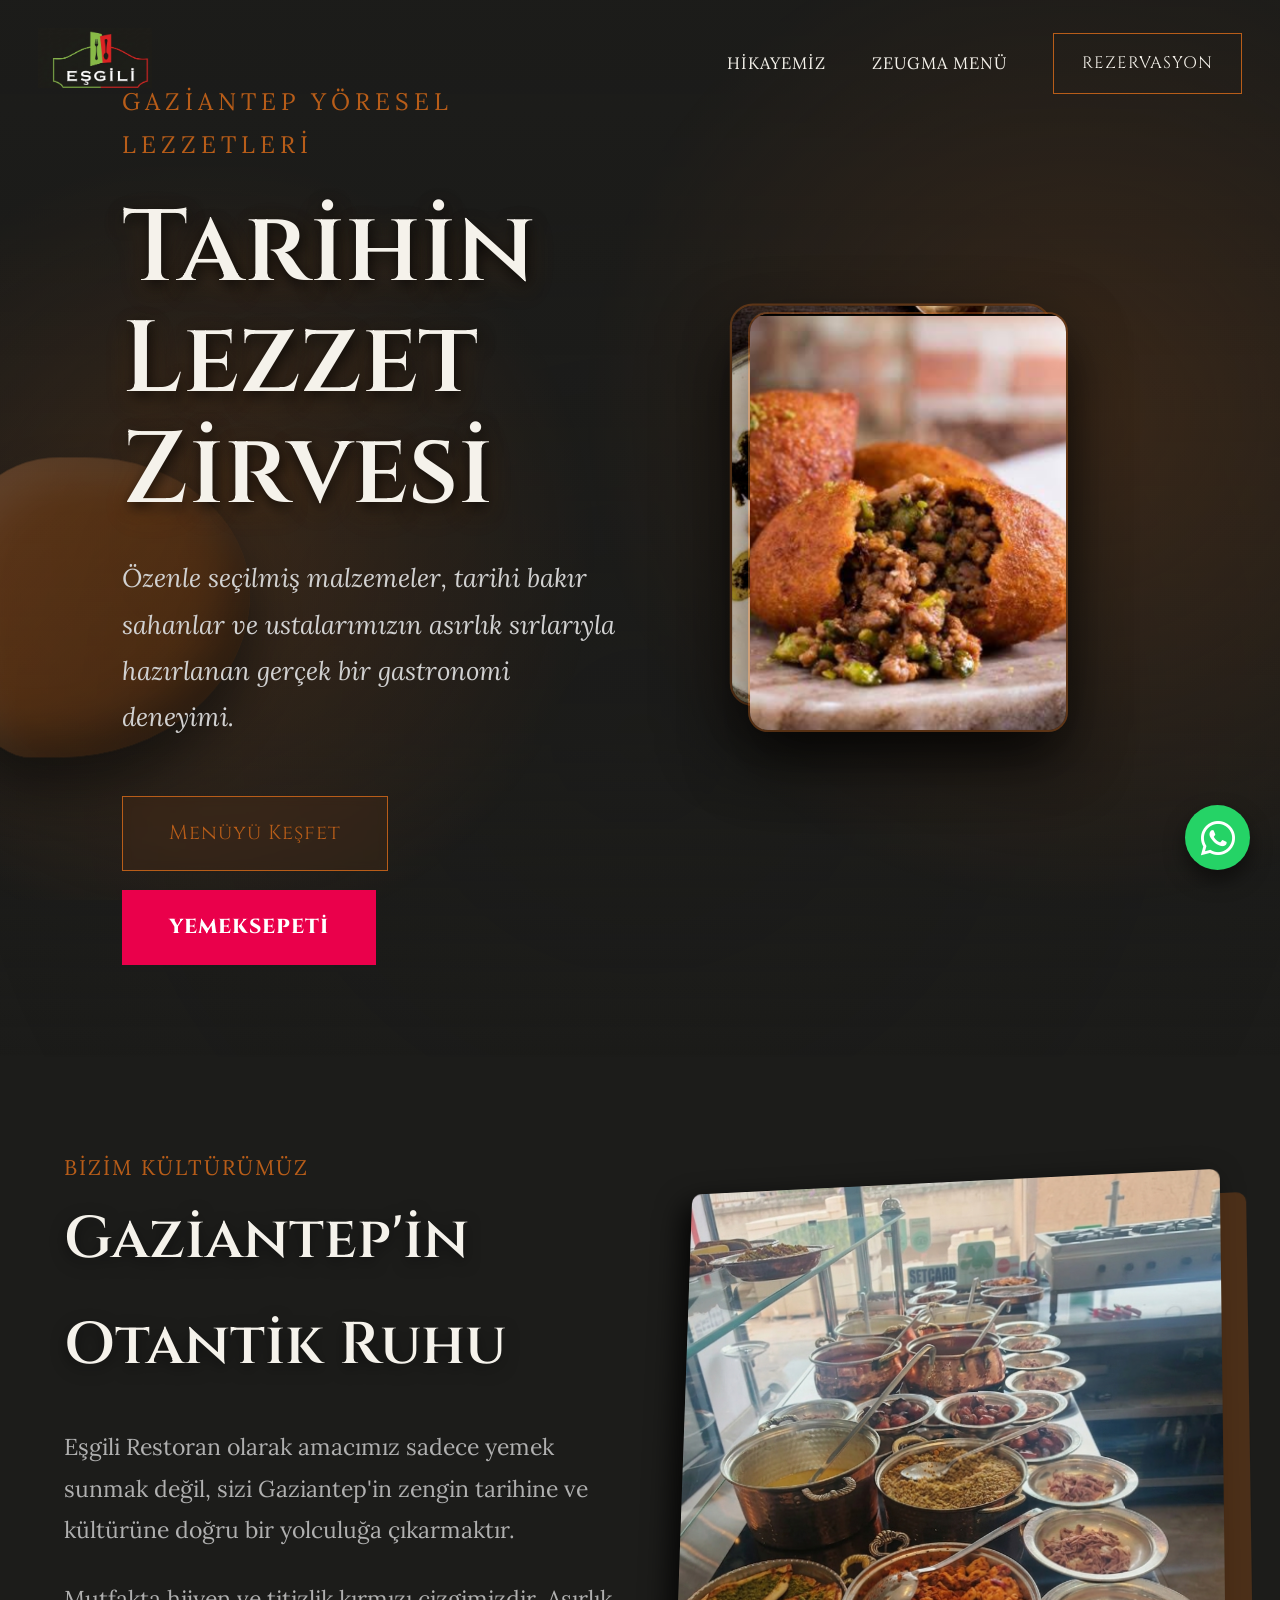
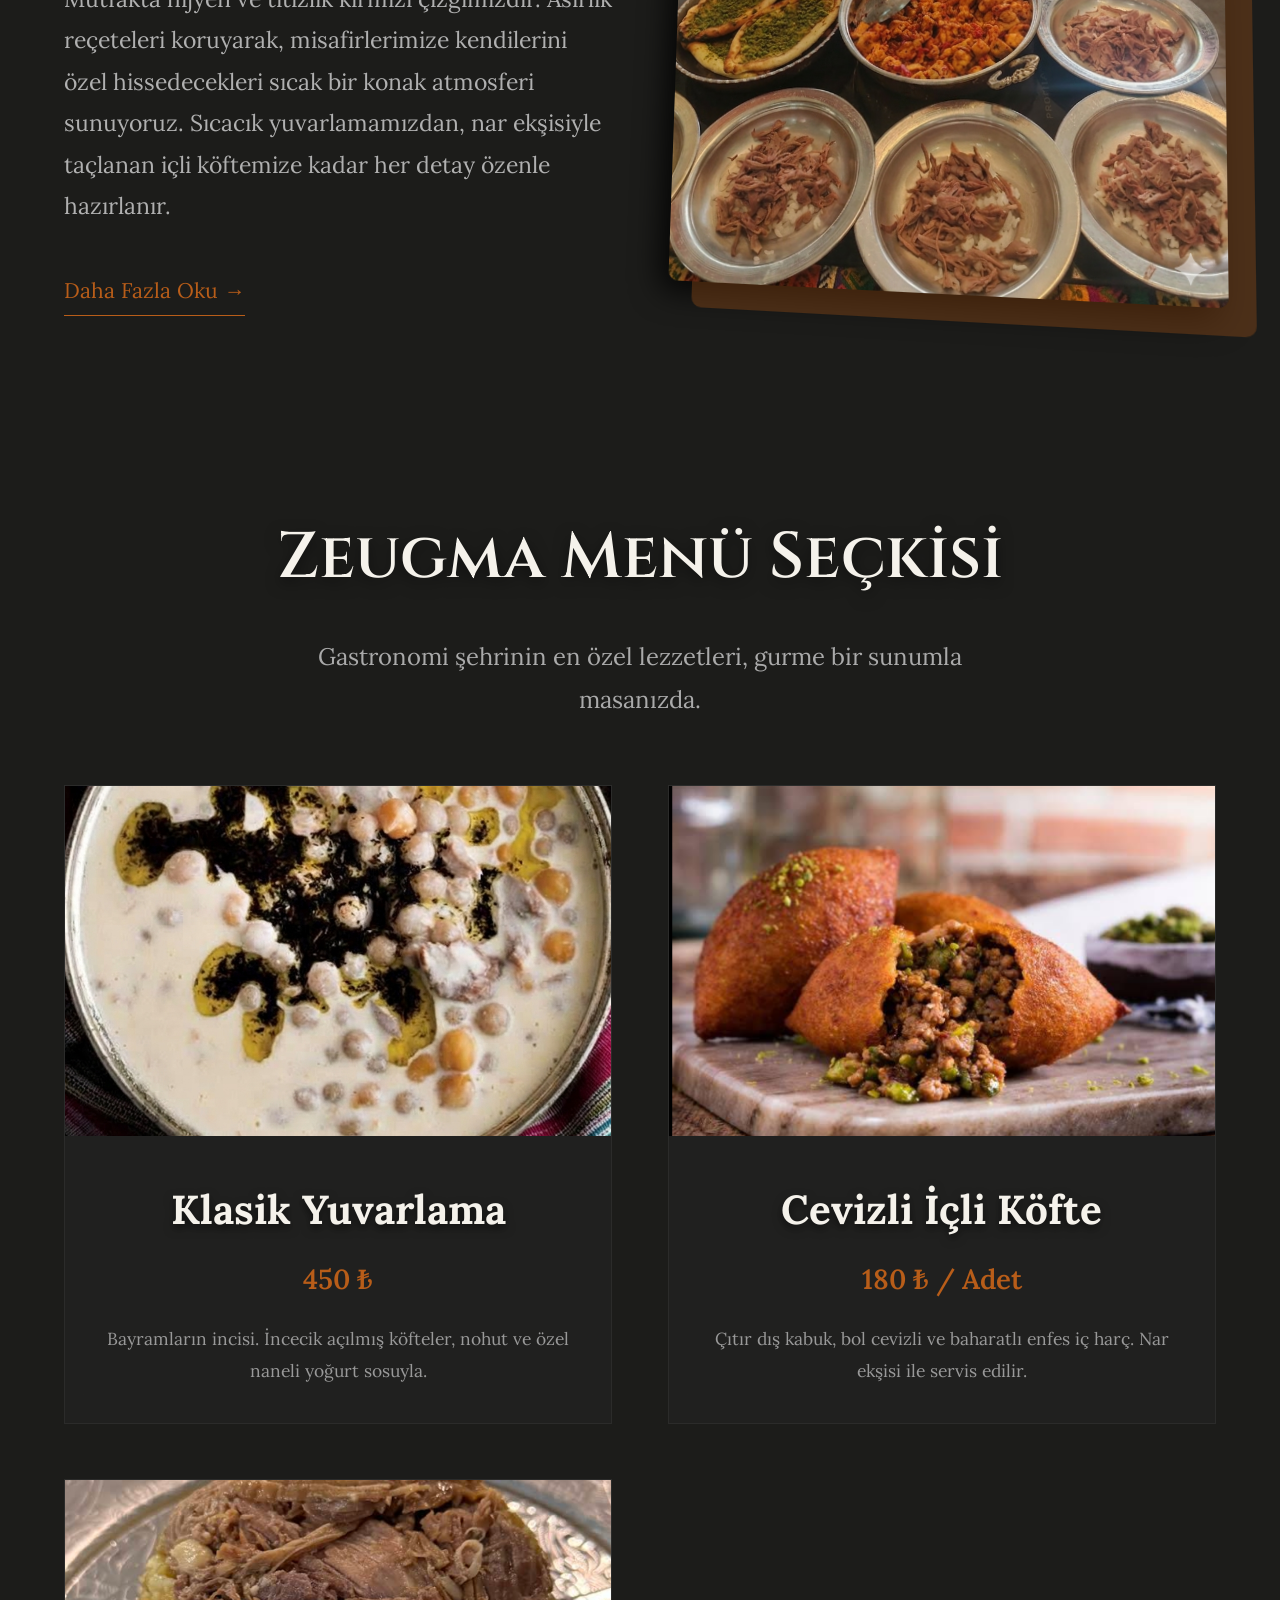
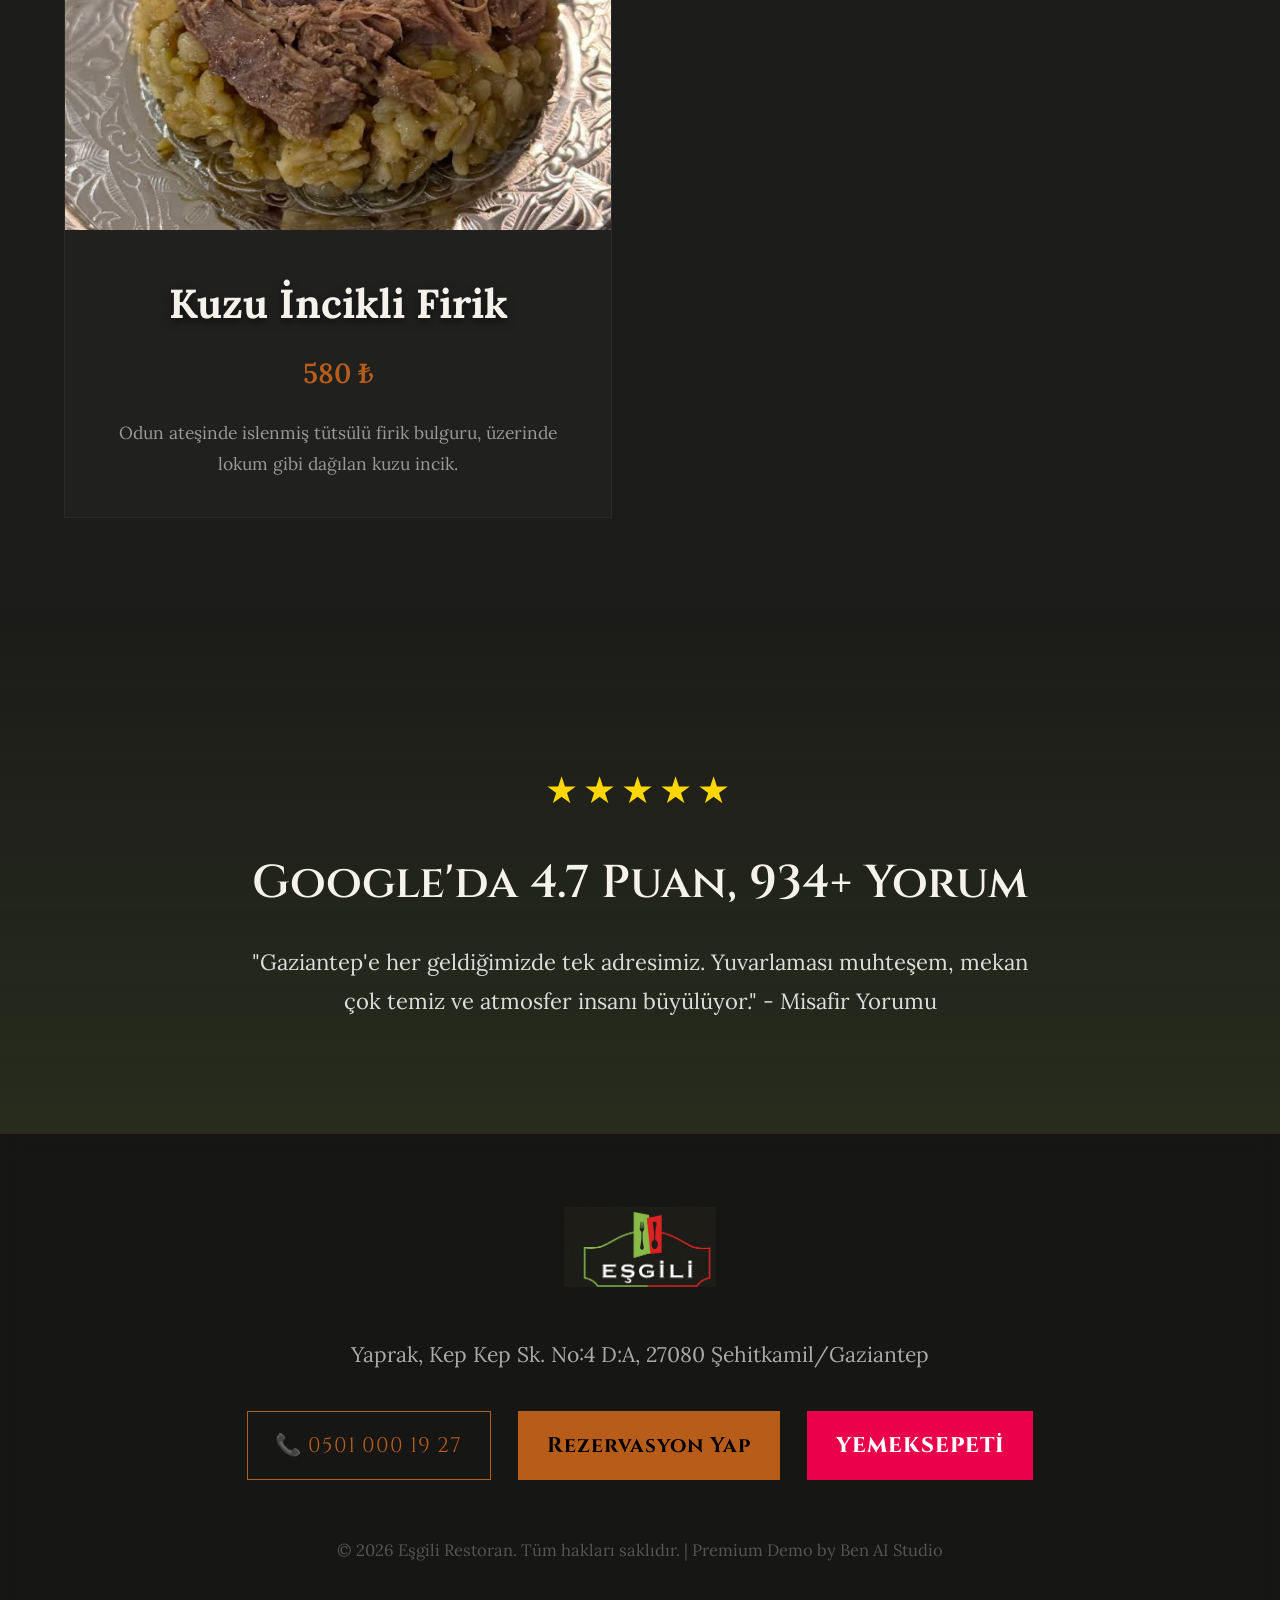
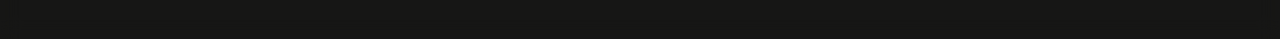
==== commit badc0929: "Add files via upload" ====
--- a/index.html
+++ b/index.html
@@ -1,25 +1,29 @@
 <!DOCTYPE html>
 <html lang="tr">
+
 <head>
     <meta charset="UTF-8">
     <meta name="viewport" content="width=device-width, initial-scale=1.0">
     <title>Eşgili Restoran | Geleneksel Gaziantep Mutfak Sanatı</title>
-    
+
     <!-- Fonts -->
     <link rel="preconnect" href="https://fonts.googleapis.com">
     <link rel="preconnect" href="https://fonts.gstatic.com" crossorigin>
-    <link href="https://fonts.googleapis.com/css2?family=Cinzel:wght@400;600;700&family=Lora:ital,wght@0,400;0,500;1,400&display=swap" rel="stylesheet">
+    <link
+        href="https://fonts.googleapis.com/css2?family=Cinzel:wght@400;600;700&family=Lora:ital,wght@0,400;0,500;1,400&display=swap"
+        rel="stylesheet">
     <link href='https://unpkg.com/boxicons@2.1.4/css/boxicons.min.css' rel='stylesheet'>
 
     <link rel="stylesheet" href="css/style.css">
 </head>
+
 <body>
     <div class="bg-lines"></div>
     <div class="bg-shapes" id="bg-shapes-container">
         <!-- Lights -->
         <div class="shape shape-1" id="shape1"></div>
         <div class="shape shape-2" id="shape2"></div>
-        
+
         <!-- 3D Metallic Elements -->
         <div class="organic-blob blob-1"></div>
     </div>
@@ -52,21 +56,27 @@
         <div class="particles-container" id="particles"></div>
         <div class="steam"></div>
         <div class="hero-overlay"></div>
-        
+
         <div class="hero-container">
             <div class="hero-content">
                 <span class="hero-subtitle">Gaziantep Yöresel Lezzetleri</span>
-                <h1>Tarihin İzinde,<br>Lezzetin Zirvesinde.</h1>
-                <p class="hero-desc">Özenle seçilmiş malzemeler, tarihi bakır sahanlar ve ustalarımızın asırlık sırlarıyla hazırlanan gerçek bir gastronomi deneyimi.</p>
+                <h1>Tarihin<br>Lezzet Zirvesi</h1>
+                <p class="hero-desc">Özenle seçilmiş malzemeler, tarihi bakır sahanlar ve ustalarımızın asırlık
+                    sırlarıyla hazırlanan gerçek bir gastronomi deneyimi.</p>
                 <div style="display: flex; gap: 1rem; flex-wrap: wrap;">
-                    <a href="#menu" class="btn-copper" style="padding: 1rem 2.5rem; font-size: 1.1rem; background: rgba(184, 93, 25, 0.1); backdrop-filter: blur(5px);">Menüyü Keşfet</a>
-                    <a href="https://www.yemeksepeti.com/restaurant/hcvz/esgili-restoran?srsltid=AfmBOop_nC1M2yYXTI1k_6gWQtiFwk443ST-8Q_w5a07xKaIt2Z9Bty2" target="_blank" class="btn-copper" style="padding: 1rem 2.5rem; font-size: 1.1rem; background: #EA004B; color: white; border-color: #EA004B; font-weight: 800; text-transform: uppercase;">Yemeksepeti</a>
-                </div>
-            </div>
-            
+                    <a href="#menu" class="btn-copper"
+                        style="padding: 1rem 2.5rem; font-size: 1.1rem; background: rgba(184, 93, 25, 0.1); backdrop-filter: blur(5px);">Menüyü
+                        Keşfet</a>
+                    <a href="https://www.yemeksepeti.com/restaurant/hcvz/esgili-restoran?srsltid=AfmBOop_nC1M2yYXTI1k_6gWQtiFwk443ST-8Q_w5a07xKaIt2Z9Bty2"
+                        target="_blank" class="btn-copper"
+                        style="padding: 1rem 2.5rem; font-size: 1.1rem; background: #EA004B; color: white; border-color: #EA004B; font-weight: 800; text-transform: uppercase;">Yemeksepeti</a>
+                </div>
+            </div>
+
             <div class="hero-images">
                 <img src="assets/iclikofte.png" alt="İçli Köfte" class="hero-img img-1">
-                <img src="assets/yuvarlama.png" alt="Yuvarlama" class="hero-img img-2" style="object-position: right bottom; transform: scale(1.15) translate(-15px, -15px);">
+                <img src="assets/yuvarlama.png" alt="Yuvarlama" class="hero-img img-2"
+                    style="object-position: right bottom; transform: scale(1.15) translate(-15px, -15px);">
             </div>
         </div>
     </section>
@@ -75,9 +85,14 @@
         <div class="story-content">
             <span style="color: var(--copper); text-transform: uppercase; letter-spacing: 2px;">Bizim Kültürümüz</span>
             <h3>Gaziantep'in Otantik Ruhu</h3>
-            <p>Eşgili Restoran olarak amacımız sadece yemek sunmak değil, sizi Gaziantep'in zengin tarihine ve kültürüne doğru bir yolculuğa çıkarmaktır.</p>
-            <p>Mutfakta hijyen ve titizlik kırmızı çizgimizdir. Asırlık reçeteleri koruyarak, misafirlerimize kendilerini özel hissedecekleri sıcak bir konak atmosferi sunuyoruz. Sıcacık yuvarlamamızdan, nar ekşisiyle taçlanan içli köftemize kadar her detay özenle hazırlanır.</p>
-            <a href="#" style="color: var(--copper); text-decoration: none; border-bottom: 1px solid var(--copper); padding-bottom: 5px; margin-top: 1rem; display: inline-block;">Daha Fazla Oku &rarr;</a>
+            <p>Eşgili Restoran olarak amacımız sadece yemek sunmak değil, sizi Gaziantep'in zengin tarihine ve kültürüne
+                doğru bir yolculuğa çıkarmaktır.</p>
+            <p>Mutfakta hijyen ve titizlik kırmızı çizgimizdir. Asırlık reçeteleri koruyarak, misafirlerimize
+                kendilerini özel hissedecekleri sıcak bir konak atmosferi sunuyoruz. Sıcacık yuvarlamamızdan, nar
+                ekşisiyle taçlanan içli köftemize kadar her detay özenle hazırlanır.</p>
+            <a href="#"
+                style="color: var(--copper); text-decoration: none; border-bottom: 1px solid var(--copper); padding-bottom: 5px; margin-top: 1rem; display: inline-block;">Daha
+                Fazla Oku &rarr;</a>
         </div>
         <div class="story-image">
             <img src="assets/mekan.png" alt="Eşgili Restoran Mekan">
@@ -94,12 +109,14 @@
             <div class="menu-card reveal">
                 <div class="glow"></div>
                 <div class="menu-img-wrap">
-                    <img src="assets/yuvarlama.png" alt="Yuvarlama" style="object-position: bottom right; transform: scale(1.15);">
+                    <img src="assets/yuvarlama.png" alt="Yuvarlama"
+                        style="object-position: bottom right; transform: scale(1.15);">
                 </div>
                 <div class="menu-details">
                     <h4>Klasik Yuvarlama</h4>
                     <span class="price">450 ₺</span>
-                    <p style="color: #999; font-size: 0.95rem;">Bayramların incisi. İncecik açılmış köfteler, nohut ve özel naneli yoğurt sosuyla.</p>
+                    <p style="color: #999; font-size: 0.95rem;">Bayramların incisi. İncecik açılmış köfteler, nohut ve
+                        özel naneli yoğurt sosuyla.</p>
                 </div>
             </div>
 
@@ -111,7 +128,8 @@
                 <div class="menu-details">
                     <h4>Cevizli İçli Köfte</h4>
                     <span class="price">180 ₺ / Adet</span>
-                    <p style="color: #999; font-size: 0.95rem;">Çıtır dış kabuk, bol cevizli ve baharatlı enfes iç harç. Nar ekşisi ile servis edilir.</p>
+                    <p style="color: #999; font-size: 0.95rem;">Çıtır dış kabuk, bol cevizli ve baharatlı enfes iç harç.
+                        Nar ekşisi ile servis edilir.</p>
                 </div>
             </div>
 
@@ -123,7 +141,8 @@
                 <div class="menu-details">
                     <h4>Kuzu İncikli Firik</h4>
                     <span class="price">580 ₺</span>
-                    <p style="color: #999; font-size: 0.95rem;">Odun ateşinde islenmiş tütsülü firik bulguru, üzerinde lokum gibi dağılan kuzu incik.</p>
+                    <p style="color: #999; font-size: 0.95rem;">Odun ateşinde islenmiş tütsülü firik bulguru, üzerinde
+                        lokum gibi dağılan kuzu incik.</p>
                 </div>
             </div>
         </div>
@@ -131,8 +150,9 @@
 
     <div class="rating-banner reveal">
         <div class="stars">★★★★★</div>
-        <h3>Google'da 4.7 Puan, 1600+ Yorum</h3>
-        <p style="font-size: 1.2rem; color: #ddd; max-width: 800px; margin: 0 auto;">"Gaziantep'e her geldiğimizde tek adresimiz. Yuvarlaması muhteşem, mekan çok temiz ve atmosfer insanı büyülüyor." - Misafir Yorumu</p>
+        <h3>Google'da 4.7 Puan, <span id="review-counter" data-target="1600">0</span>+ Yorum</h3>
+        <p style="font-size: 1.2rem; color: #ddd; max-width: 800px; margin: 0 auto;">"Gaziantep'e her geldiğimizde tek
+            adresimiz. Yuvarlaması muhteşem, mekan çok temiz ve atmosfer insanı büyülüyor." - Misafir Yorumu</p>
     </div>
 
     <footer id="iletisim">
@@ -142,16 +162,43 @@
         <p style="color: #aaa; margin-bottom: 2rem;">Yaprak, Kep Kep Sk. No:4 D:A, 27080 Şehitkamil/Gaziantep</p>
         <div style="display: flex; justify-content: center; gap: 1.5rem; margin-bottom: 3rem; flex-wrap: wrap;">
             <a href="tel:05010001927" class="btn-copper">📞 0501 000 19 27</a>
-            <a href="https://wa.me/905010001927" class="btn-copper" style="background: var(--copper); color: #000; font-weight: 700;">Rezervasyon Yap</a>
-            <a href="https://www.yemeksepeti.com/restaurant/hcvz/esgili-restoran?srsltid=AfmBOop_nC1M2yYXTI1k_6gWQtiFwk443ST-8Q_w5a07xKaIt2Z9Bty2" target="_blank" class="btn-copper" style="background: #EA004B; border-color: #EA004B; color: white; font-weight: 800; text-transform: uppercase;">Yemeksepeti</a>
-        </div>
-        <p style="color: #555; font-size: 0.9rem;">&copy; 2026 Eşgili Restoran. Tüm hakları saklıdır. | Premium Demo by Ben AI Studio</p>
+            <a href="https://wa.me/905010001927" class="btn-copper"
+                style="background: var(--copper); color: #000; font-weight: 700;">Rezervasyon Yap</a>
+            <a href="https://www.yemeksepeti.com/restaurant/hcvz/esgili-restoran?srsltid=AfmBOop_nC1M2yYXTI1k_6gWQtiFwk443ST-8Q_w5a07xKaIt2Z9Bty2"
+                target="_blank" class="btn-copper"
+                style="background: #EA004B; border-color: #EA004B; color: white; font-weight: 800; text-transform: uppercase;">Yemeksepeti</a>
+        </div>
+        <p style="color: #555; font-size: 0.9rem;">&copy; 2026 Eşgili Restoran. Tüm hakları saklıdır. | Premium Demo by
+            Ben AI Studio</p>
     </footer>
 
-    <a href="https://wa.me/905010001927?text=Merhaba,%20Eşgili%20Restoran'da%20rezervasyon%20yaptırmak%20istiyorum." class="floating-wa" target="_blank">
+    <a href="https://wa.me/905010001927?text=Merhaba,%20Eşgili%20Restoran'da%20rezervasyon%20yaptırmak%20istiyorum."
+        class="floating-wa" target="_blank">
         <i class='bx bxl-whatsapp'></i>
     </a>
 
+    <!-- Mobile Bottom Bar -->
+    <div class="mobile-bottom-bar mobile-only">
+        <a href="tel:05010001927" class="bottom-bar-item">
+            <i class='bx bx-phone'></i>
+            <span>Ara</span>
+        </a>
+        <a href="#menu" class="bottom-bar-item">
+            <i class='bx bx-restaurant'></i>
+            <span>Menü</span>
+        </a>
+        <a href="https://wa.me/905010001927" class="bottom-bar-item" target="_blank">
+            <i class='bx bxl-whatsapp'></i>
+            <span>WhatsApp</span>
+        </a>
+        <a href="https://www.yemeksepeti.com/restaurant/hcvz/esgili-restoran?srsltid=AfmBOop_nC1M2yYXTI1k_6gWQtiFwk443ST-8Q_w5a07xKaIt2Z9Bty2"
+            target="_blank" class="bottom-bar-item" style="color: #EA004B;">
+            <i class='bx bx-shopping-bag' style="color: #EA004B;"></i>
+            <span style="color: #EA004B;">Sipariş</span>
+        </a>
+    </div>
+
     <script src="js/main.js"></script>
 </body>
-</html>
+
+</html>
--- a/css/style.css
+++ b/css/style.css
@@ -23,6 +23,7 @@
             font-size: 1.15rem;
             overflow-x: hidden;
             scroll-behavior: smooth;
+            max-width: 100%;
         }
 
         /* Hareketli Arka Plan Çizgileri */
@@ -111,7 +112,7 @@
         nav {
             position: fixed;
             top: 0; width: 100%;
-            padding: 2rem 5%;
+            padding: 1.5rem 3%;
             display: flex;
             justify-content: space-between;
             align-items: center;
@@ -120,7 +121,7 @@
         }
 
         nav.scrolled {
-            padding: 1rem 5%;
+            padding: 0.8rem 3%;
             background: rgba(28, 28, 26, 0.95);
             backdrop-filter: blur(10px);
             border-bottom: 1px solid rgba(184, 93, 25, 0.2);
@@ -364,51 +365,118 @@
             .mobile-only { display: flex !important; }
             .desktop-only { display: none !important; }
             
-            nav { padding: 1.5rem 5%; }
-            nav.scrolled { padding: 1rem 5%; }
-
-            .hero { padding-top: 100px; }
+            nav { padding: 0.5rem 2%; }
+            nav.scrolled { padding: 0.5rem 2%; }
+
+            .hero { padding-top: 100px; min-height: auto; padding-bottom: 3rem; }
             .hero-container {
                 flex-direction: column;
                 text-align: center;
-                margin-top: 2rem;
-                gap: 3rem;
+                margin-top: 1rem;
+                gap: 2rem;
             }
             .hero-content {
                 text-align: center;
                 max-width: 100%;
-            }
-            .hero-content div {
-                justify-content: center;
-            }
-            .hero h1 { font-size: 3.2rem; }
-            .hero-desc { font-size: 1.1rem; }
+                padding: 0;
+            }
+            .hero-content > div {
+                flex-direction: column !important;
+                align-items: stretch !important;
+                gap: 0.8rem !important;
+            }
+            .hero-content .btn-copper {
+                padding: 0.6rem 0.8rem !important;
+                font-size: 0.85rem !important;
+                width: 100%;
+                box-sizing: border-box;
+                text-align: center;
+            }
+
+            /* Typography Fixes */
+            .hero h1 { 
+                font-size: clamp(1.3rem, 5.5vw, 2rem); 
+                line-height: 1.3;
+                margin-bottom: 0.8rem;
+                word-break: keep-all;
+                overflow-wrap: normal;
+            }
+            .hero-subtitle { font-size: clamp(0.75rem, 3.5vw, 1rem); margin-bottom: 0.8rem; }
+            .hero-desc { font-size: clamp(0.85rem, 3.5vw, 1rem); margin-bottom: 1.5rem; line-height: 1.5; }
             
             /* Shapes & Blobs on Mobile */
-            .organic-blob { opacity: 0.4; }
-            .shape-1, .shape-2 { width: 500px; height: 500px; }
+            .organic-blob { opacity: 0.15; transform: scale(0.5); }
+            .shape-1, .shape-2 { width: 250px; height: 250px; }
             
+            /* Image Fixes */
             .hero-images {
-                height: 350px;
-                margin-top: 2rem;
-            }
-            .img-1 { width: 220px; height: 300px; }
-            .img-2 { width: 180px; height: 240px; }
-
+                display: none !important;
+            }
+            .img-1 { width: 50%; height: auto; left: 5%; top: 5%; animation: float1Mobile 6s ease-in-out infinite; }
+            .img-2 { width: 45%; height: auto; right: 5%; bottom: 5%; animation: float2Mobile 8s ease-in-out infinite; }
+
+            @keyframes float1Mobile {
+                0%, 100% { transform: rotate(-3deg) translateX(-5px) translateY(0); }
+                50% { transform: rotate(-3deg) translateX(-5px) translateY(-10px); }
+            }
+            @keyframes float2Mobile {
+                0%, 100% { transform: rotate(4deg) translateX(10px) translateY(5px); }
+                50% { transform: rotate(4deg) translateX(10px) translateY(0); }
+            }
+
+            /* Layout & Section Fixes */
+            section { padding: 3rem 5%; }
             .story-container {
                 flex-direction: column-reverse;
                 text-align: center;
-                gap: 2rem;
-            }
-            .story-content h3 { font-size: 2.2rem; }
-            .story-image img { transform: none; margin-top: 1rem; }
+                gap: 1.5rem;
+            }
+            .story-content h3 { font-size: clamp(1.4rem, 5vw, 2rem); line-height: 1.2; margin-bottom: 0.8rem; }
+            .story-content p { font-size: 0.85rem; line-height: 1.5; margin-bottom: 1rem; }
+            .story-image img { transform: none; margin-top: 0; max-width: 80%; margin-left: auto; margin-right: auto; height: auto; box-shadow: 6px 6px 0px rgba(184, 93, 25, 0.3), -3px 3px 10px rgba(0,0,0,0.8); }
             
-            .section-header h2 { font-size: 2.5rem; }
-            .menu-grid { grid-template-columns: 1fr; gap: 2rem; }
+            .section-header { margin-bottom: 1.5rem; }
+            .section-header h2 { font-size: clamp(1.4rem, 5vw, 2rem); line-height: 1.2; margin-bottom: 0.8rem; }
+            .section-header p { font-size: 0.85rem; line-height: 1.5; }
             
-            .rating-banner { padding: 5rem 5% 4rem 5%; }
-            .rating-banner h3 { font-size: 1.8rem; }
-            .footer-logo { font-size: 2rem; }
+            .menu-grid { grid-template-columns: 1fr; gap: 1.2rem; }
+            .menu-card { max-width: 90%; margin: 0 auto; }
+            .menu-img-wrap { height: 180px; }
+            .menu-details { padding: 1.2rem; }
+            .menu-details h4 { font-size: clamp(1.2rem, 4vw, 1.5rem); line-height: 1.2; }
+            .menu-details p { font-size: 0.8rem; line-height: 1.4; }
+            .menu-details .price { font-size: 1.2rem; margin-bottom: 0.5rem; }
+            
+            .rating-banner { padding: 3rem 5% 2rem 5%; }
+            .rating-banner h3 { font-size: clamp(1.2rem, 4vw, 1.5rem); line-height: 1.3; margin-bottom: 0.8rem; }
+            .rating-banner p { font-size: 0.85rem !important; line-height: 1.4; }
+            .stars { font-size: 1.5rem; margin-bottom: 0.5rem; }
+            
+            footer { padding: 2rem 5%; padding-bottom: 90px; }
+            footer > div[style*="display: flex"] {
+                flex-direction: column !important;
+                gap: 0.8rem !important;
+            }
+            footer .btn-copper {
+                width: 100%;
+                padding: 0.6rem 0.8rem !important;
+                font-size: 0.85rem !important;
+                box-sizing: border-box;
+                text-align: center;
+            }
+            footer img { height: 60px !important; }
+
+            /* Mobile Bottom Bar and Adjustments */
+            body { padding-bottom: 60px; }
+            .mobile-bottom-bar.mobile-only {
+                display: flex !important;
+            }
+            .floating-wa {
+                bottom: 80px;
+                right: 20px;
+                width: 50px; height: 50px;
+                font-size: 2rem;
+            }
         }
 
         .hero-subtitle {
@@ -646,6 +714,49 @@
         }
         .floating-wa:hover { transform: scale(1.1); }
 
+        /* --- Mobile Bottom Bar --- */
+        .mobile-bottom-bar {
+            position: fixed;
+            bottom: 0;
+            left: 0;
+            width: 100%;
+            background: rgba(28, 28, 26, 0.98);
+            backdrop-filter: blur(10px);
+            display: none; /* Mobile query içinde flex oluyor */
+            justify-content: space-around;
+            align-items: center;
+            padding: 10px 0;
+            z-index: 1000;
+            border-top: 1px solid rgba(184, 93, 25, 0.3);
+            box-shadow: 0 -5px 15px rgba(0,0,0,0.5);
+        }
+        
+        .bottom-bar-item {
+            display: flex;
+            flex-direction: column;
+            align-items: center;
+            color: var(--cream);
+            text-decoration: none;
+            font-size: 0.75rem;
+            gap: 4px;
+            transition: color 0.3s;
+            font-family: var(--font-heading);
+            letter-spacing: 0.5px;
+        }
+        
+        .bottom-bar-item i {
+            font-size: 1.5rem;
+            color: var(--copper);
+            transition: color 0.3s, transform 0.3s;
+        }
+        
+        .bottom-bar-item:hover, .bottom-bar-item:hover i {
+            color: var(--copper-light);
+        }
+        .bottom-bar-item:active i {
+            transform: scale(0.9);
+        }
+
         /* Animations */
         .reveal {
             opacity: 0;
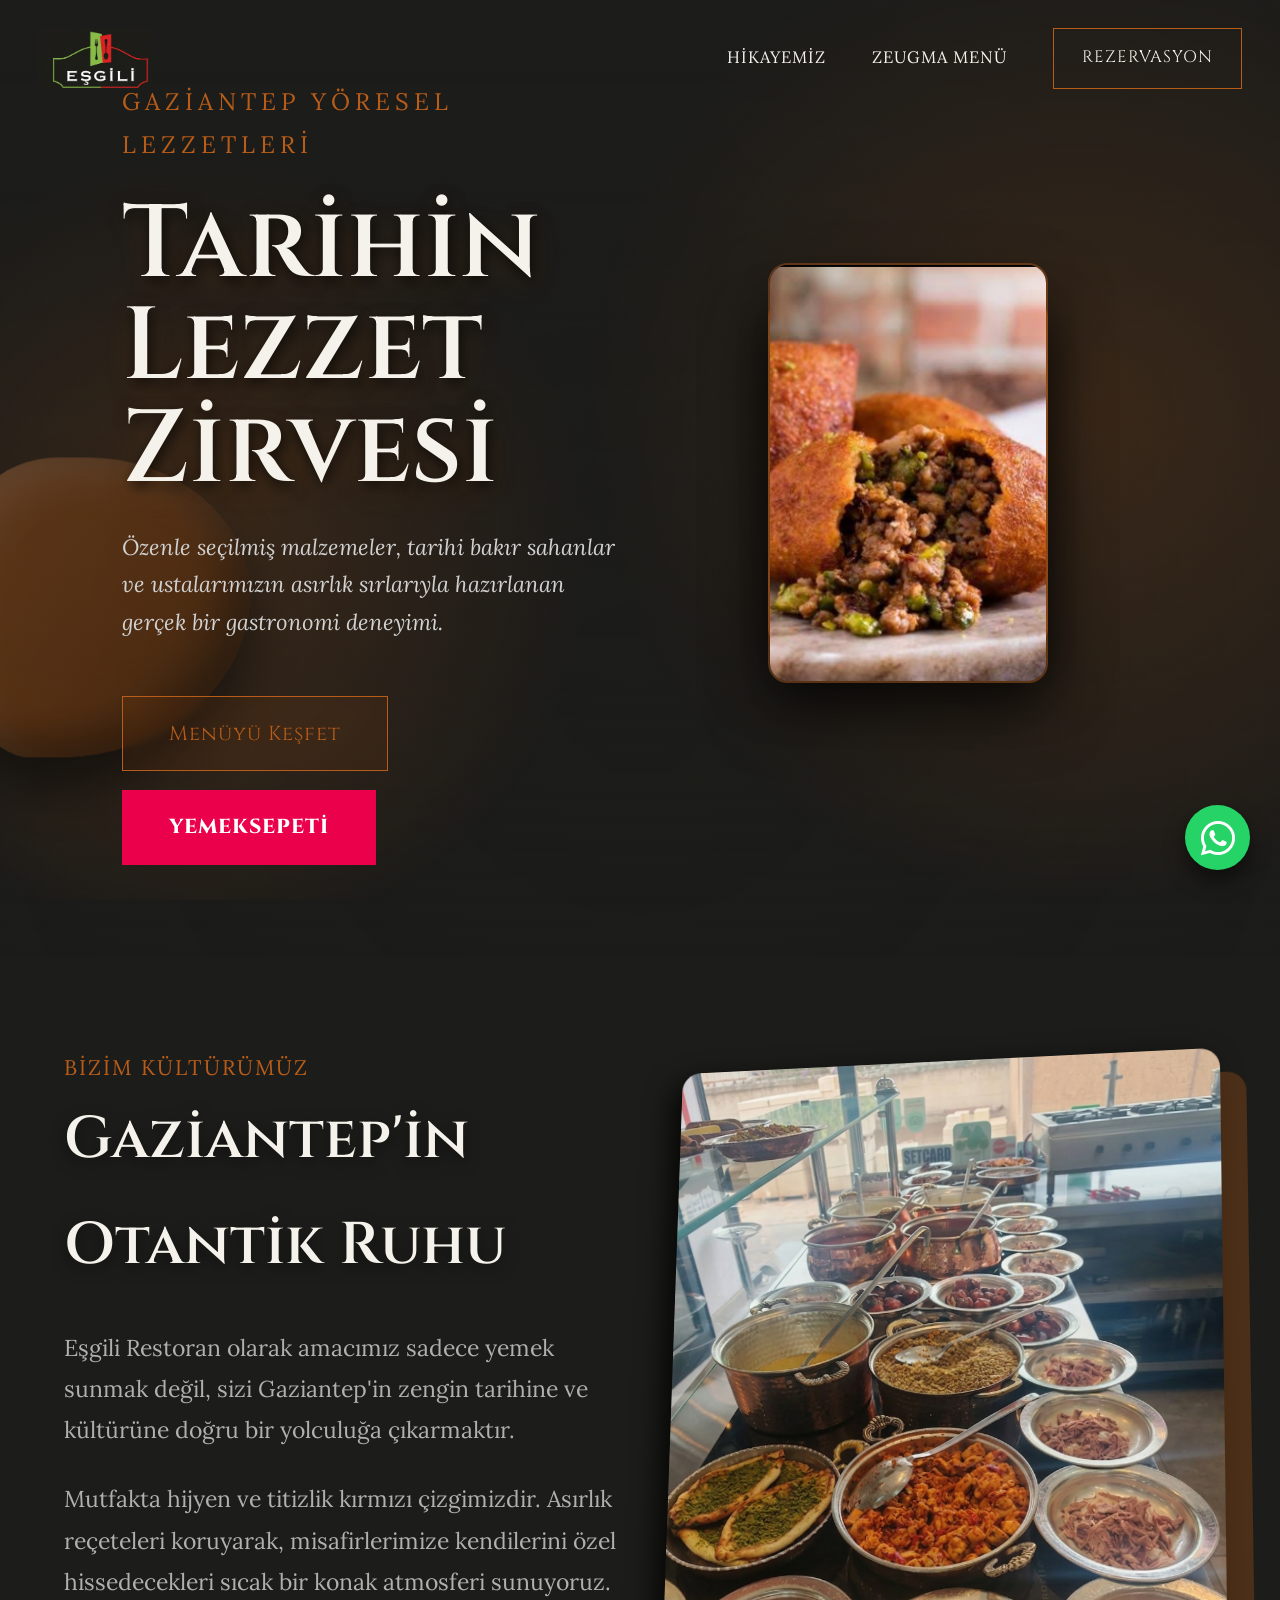
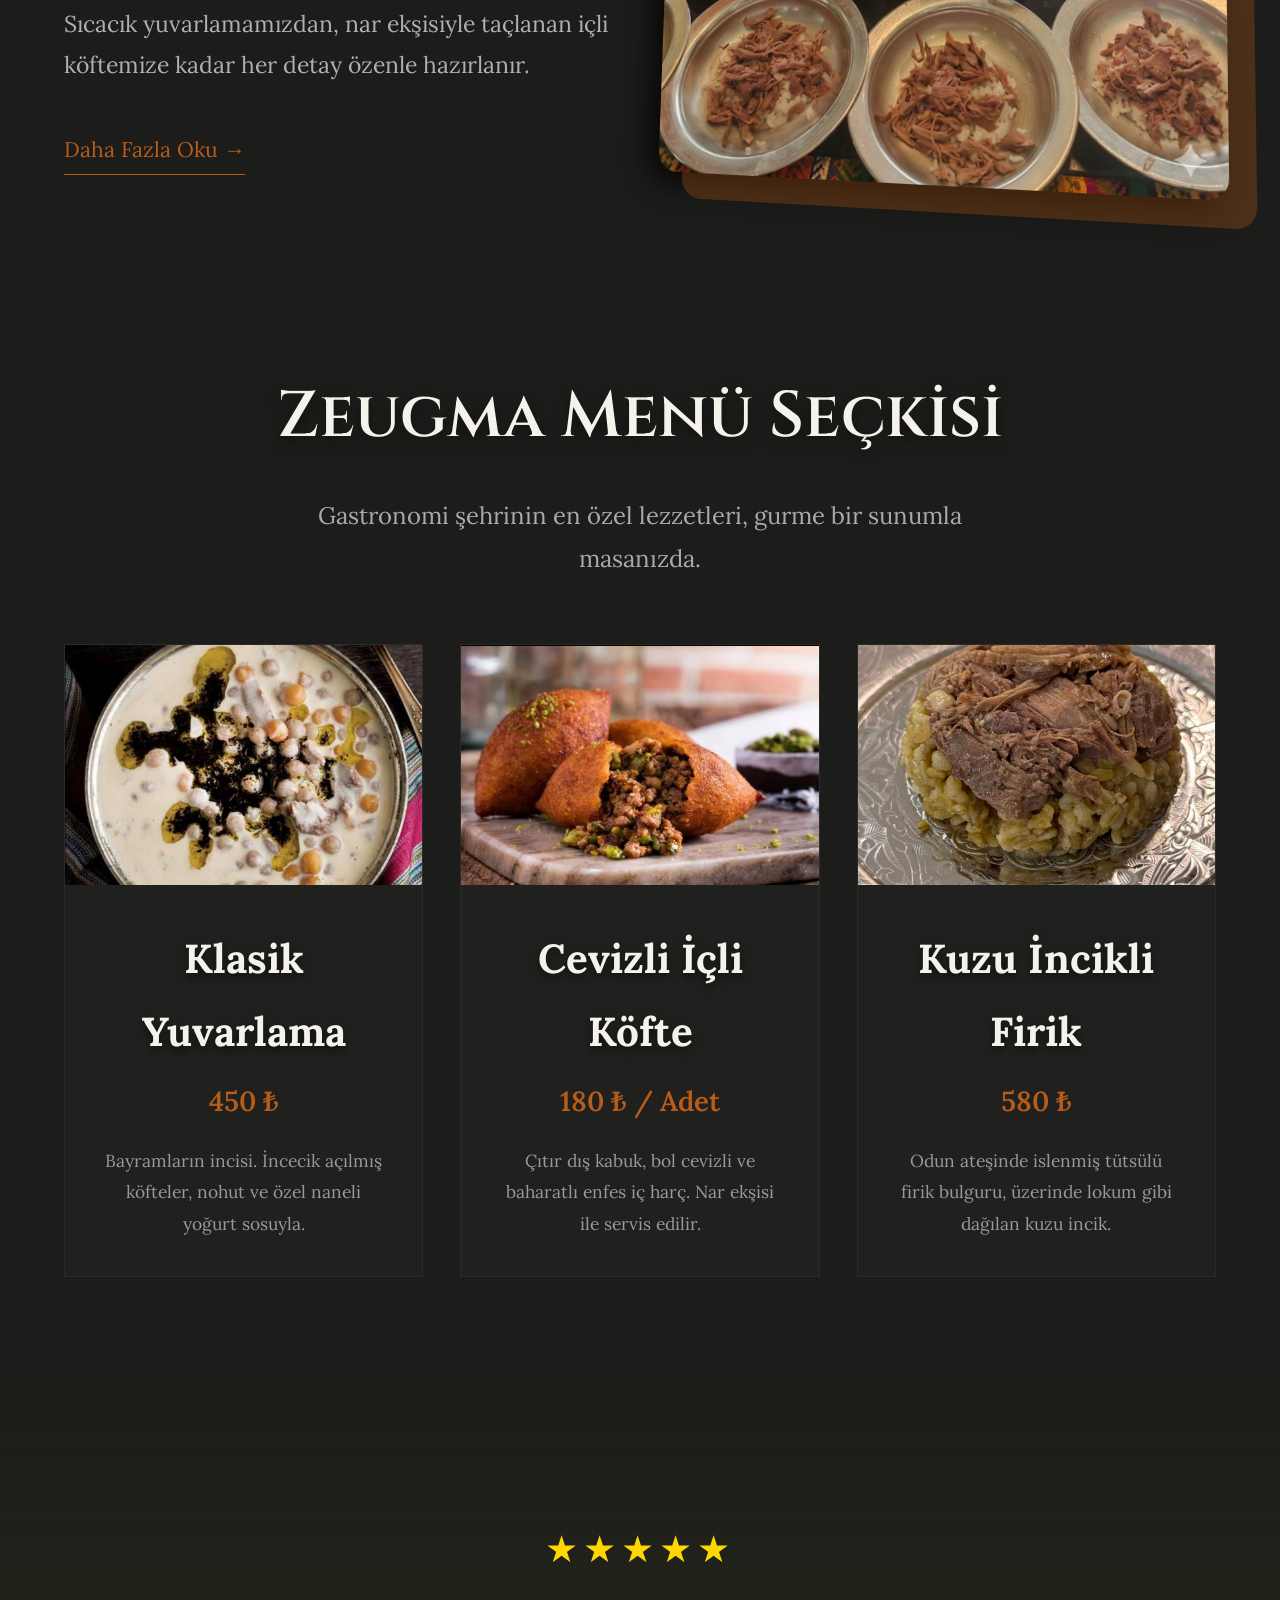
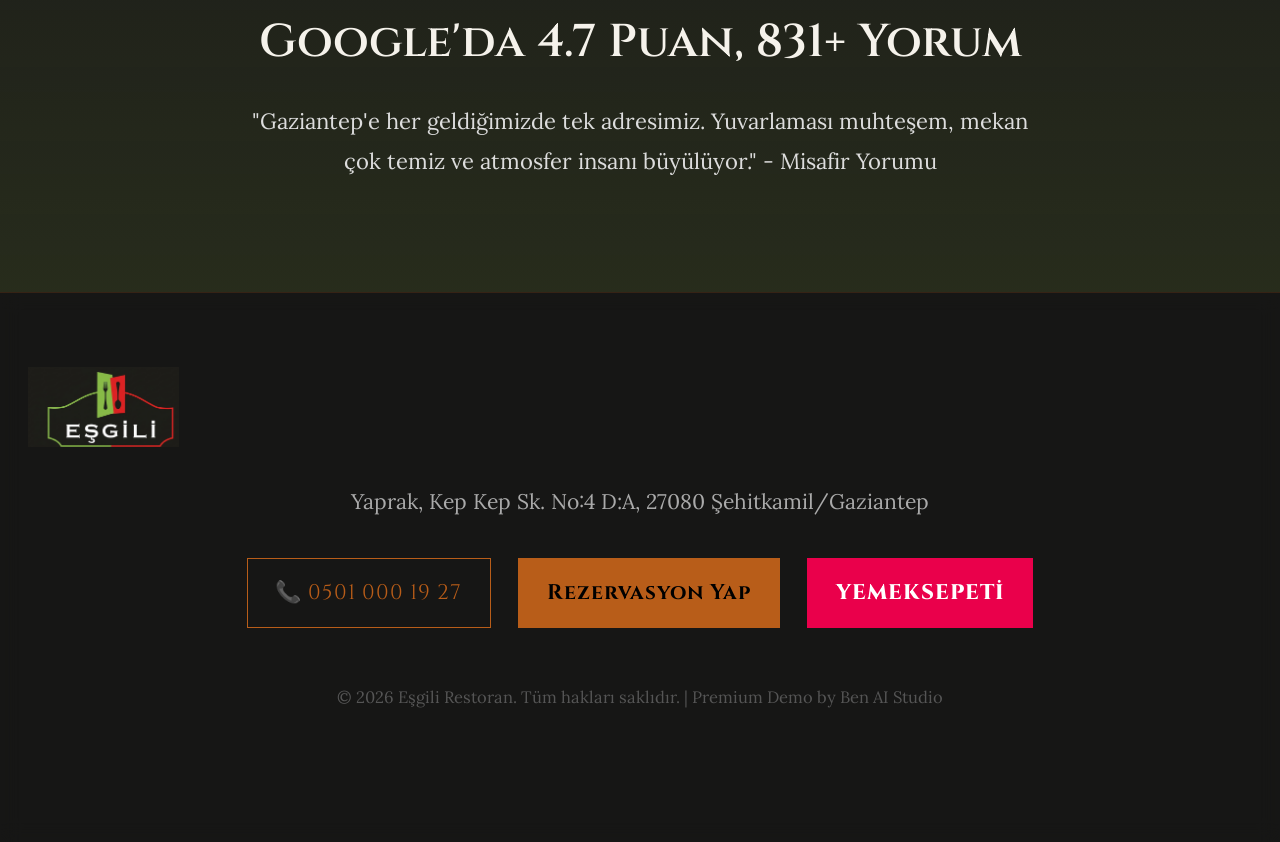
==== commit 4f5a5c15: "Rename preview.html to index.html" ====
--- a/index.html
+++ b/index.html
@@ -15,6 +15,191 @@
     <link href='https://unpkg.com/boxicons@2.1.4/css/boxicons.min.css' rel='stylesheet'>
 
     <link rel="stylesheet" href="css/style.css">
+
+<style>
+*{
+  box-sizing:border-box;
+}
+
+html,body{
+  overflow-x:hidden;
+  width:100%;
+}
+
+img{
+  max-width:100%;
+  height:auto;
+  display:block;
+}
+
+.hero-container{
+  display:flex;
+  align-items:center;
+  justify-content:space-between;
+  gap:2rem;
+  flex-wrap:wrap;
+}
+
+.hero-content{
+  flex:1;
+  min-width:280px;
+}
+
+.hero-content h1{
+  font-size:clamp(2.5rem,8vw,6rem);
+  line-height:1;
+  word-break:break-word;
+}
+
+.hero-desc{
+  font-size:clamp(.95rem,2vw,1.2rem);
+  line-height:1.7;
+}
+
+.hero-images{
+  flex:1;
+  display:flex;
+  justify-content:center;
+  align-items:center;
+  gap:1rem;
+  flex-wrap:wrap;
+}
+
+.hero-img{
+  width:100%;
+  max-width:280px;
+  object-fit:cover;
+}
+
+.story-container{
+  display:flex;
+  gap:2rem;
+  align-items:center;
+  flex-wrap:wrap;
+}
+
+.story-content,
+.story-image{
+  flex:1;
+  min-width:280px;
+}
+
+.story-image img{
+  width:100%;
+  border-radius:20px;
+}
+
+.menu-grid{
+  display:grid;
+  grid-template-columns:repeat(auto-fit,minmax(280px,1fr));
+  gap:2rem;
+}
+
+.menu-card{
+  width:100%;
+  overflow:hidden;
+}
+
+.menu-img-wrap{
+  width:100%;
+  height:240px;
+  overflow:hidden;
+}
+
+.menu-img-wrap img{
+  width:100%;
+  height:100%;
+  object-fit:cover;
+}
+
+footer{
+  padding:4rem 1.5rem 7rem;
+}
+
+@media (max-width:768px){
+
+section{
+  padding-left:1rem !important;
+  padding-right:1rem !important;
+}
+
+.hero{
+  min-height:auto;
+  padding-top:7rem;
+  padding-bottom:4rem;
+}
+
+.hero-container{
+  flex-direction:column;
+  text-align:center;
+}
+
+.hero-content h1{
+  font-size:3rem !important;
+  line-height:.95;
+}
+
+.hero-desc{
+  font-size:1rem;
+}
+
+.hero-images{
+  width:100%;
+  margin-top:2rem;
+}
+
+.hero-img{
+  max-width:180px;
+}
+
+.img-2{
+  transform:none !important;
+}
+
+.menu-grid{
+  grid-template-columns:1fr;
+}
+
+.story-container{
+  flex-direction:column;
+}
+
+.btn-copper{
+  width:100%;
+  text-align:center;
+}
+
+.menu-img-wrap{
+  height:220px;
+}
+
+}
+
+@media (max-width:480px){
+
+.hero-content h1{
+  font-size:2.2rem !important;
+}
+
+.hero-subtitle{
+  font-size:.8rem;
+}
+
+.hero-desc{
+  font-size:.92rem;
+}
+
+.hero-img{
+  max-width:150px;
+}
+
+.menu-img-wrap{
+  height:180px;
+}
+
+}
+</style>
+
 </head>
 
 <body>
@@ -76,7 +261,7 @@
             <div class="hero-images">
                 <img src="assets/iclikofte.png" alt="İçli Köfte" class="hero-img img-1">
                 <img src="assets/yuvarlama.png" alt="Yuvarlama" class="hero-img img-2"
-                    style="object-position: right bottom; transform: scale(1.15) translate(-15px, -15px);">
+                    >
             </div>
         </div>
     </section>
@@ -110,7 +295,7 @@
                 <div class="glow"></div>
                 <div class="menu-img-wrap">
                     <img src="assets/yuvarlama.png" alt="Yuvarlama"
-                        style="object-position: bottom right; transform: scale(1.15);">
+                        >
                 </div>
                 <div class="menu-details">
                     <h4>Klasik Yuvarlama</h4>
@@ -201,4 +386,4 @@
     <script src="js/main.js"></script>
 </body>
 
-</html>+</html>
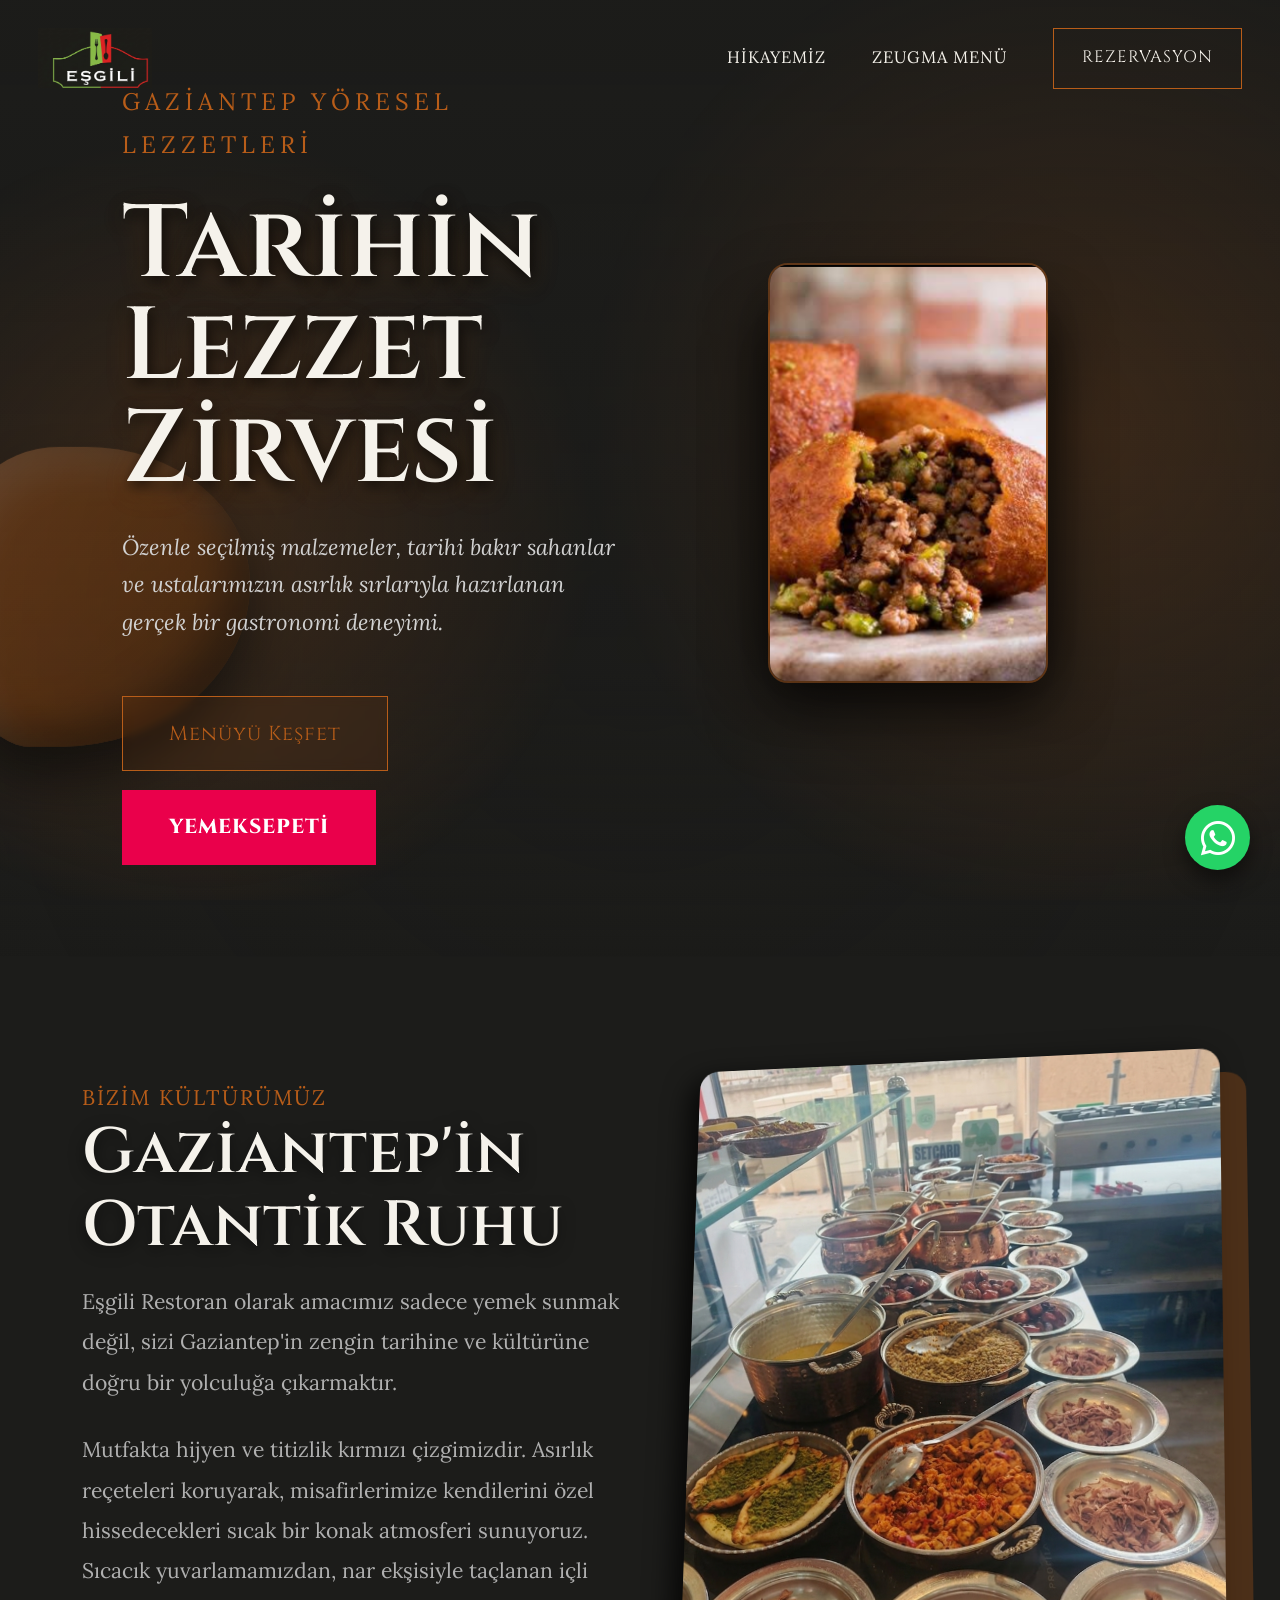
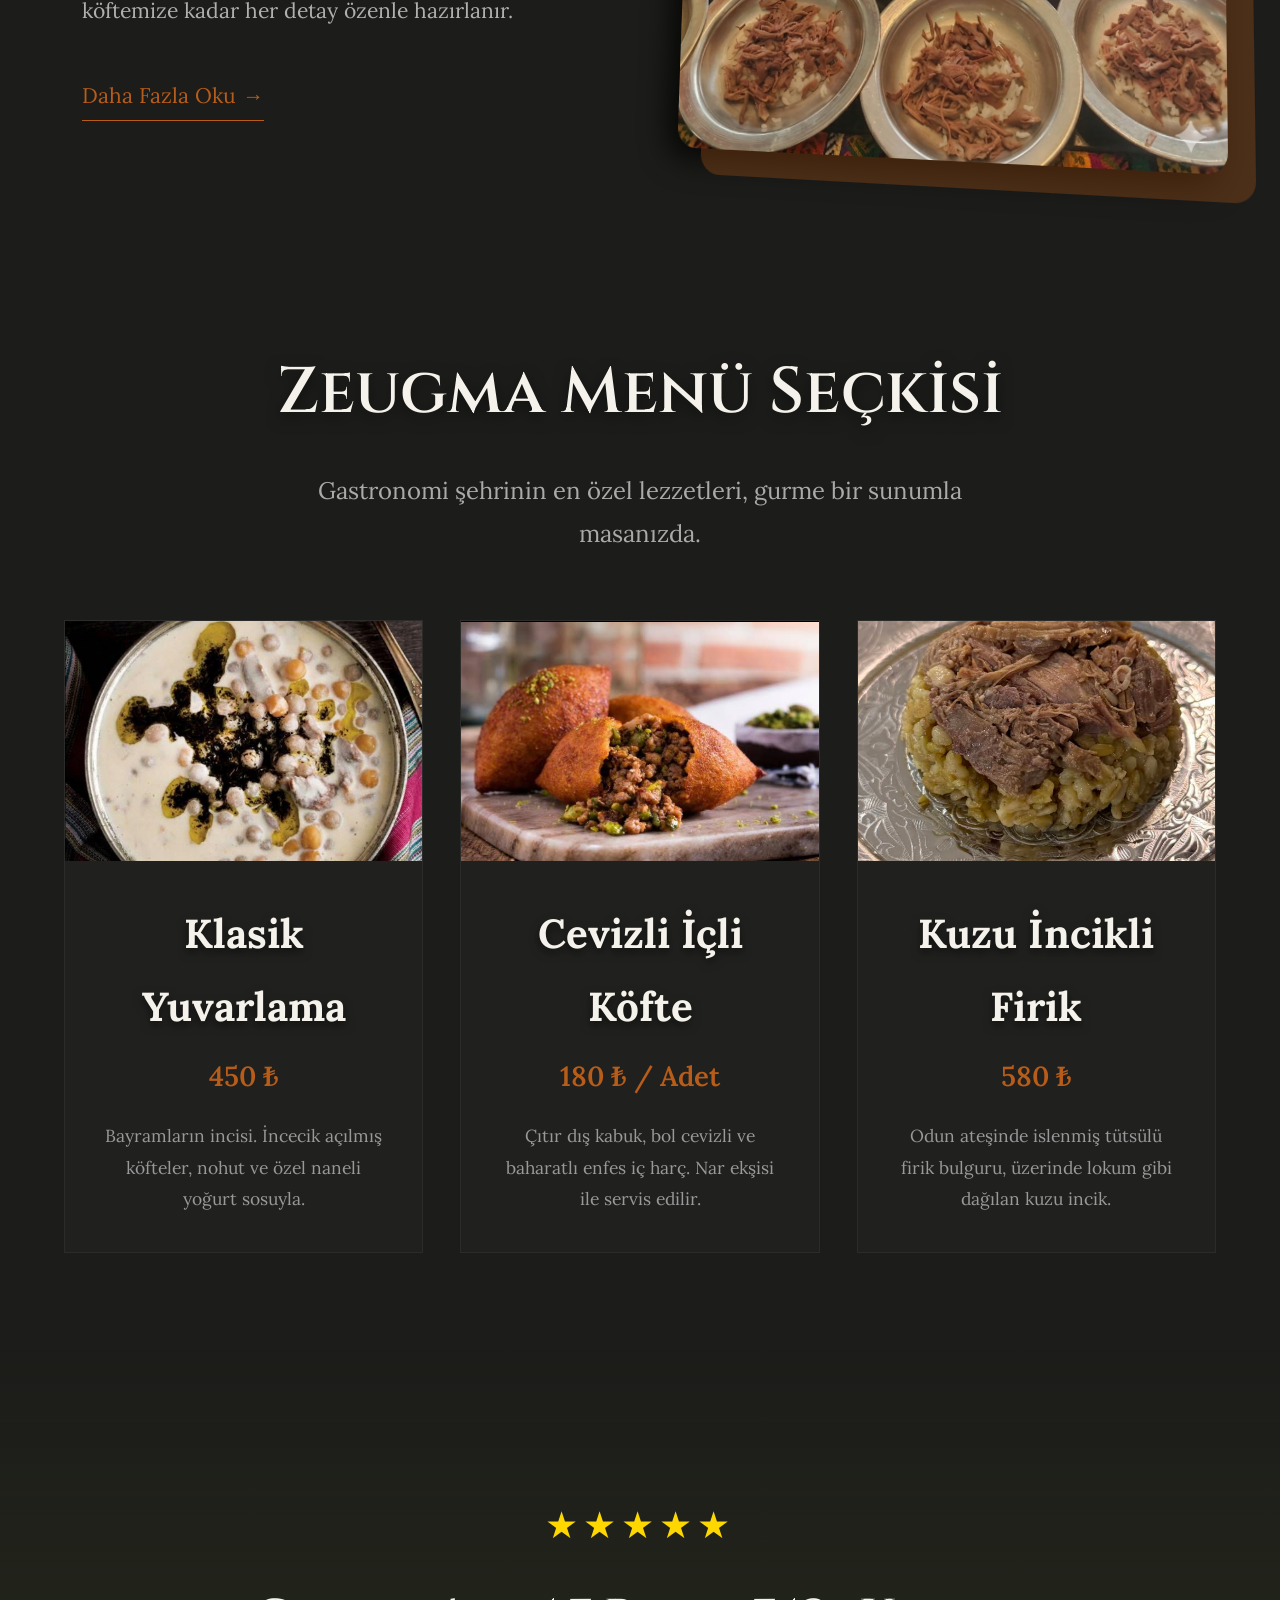
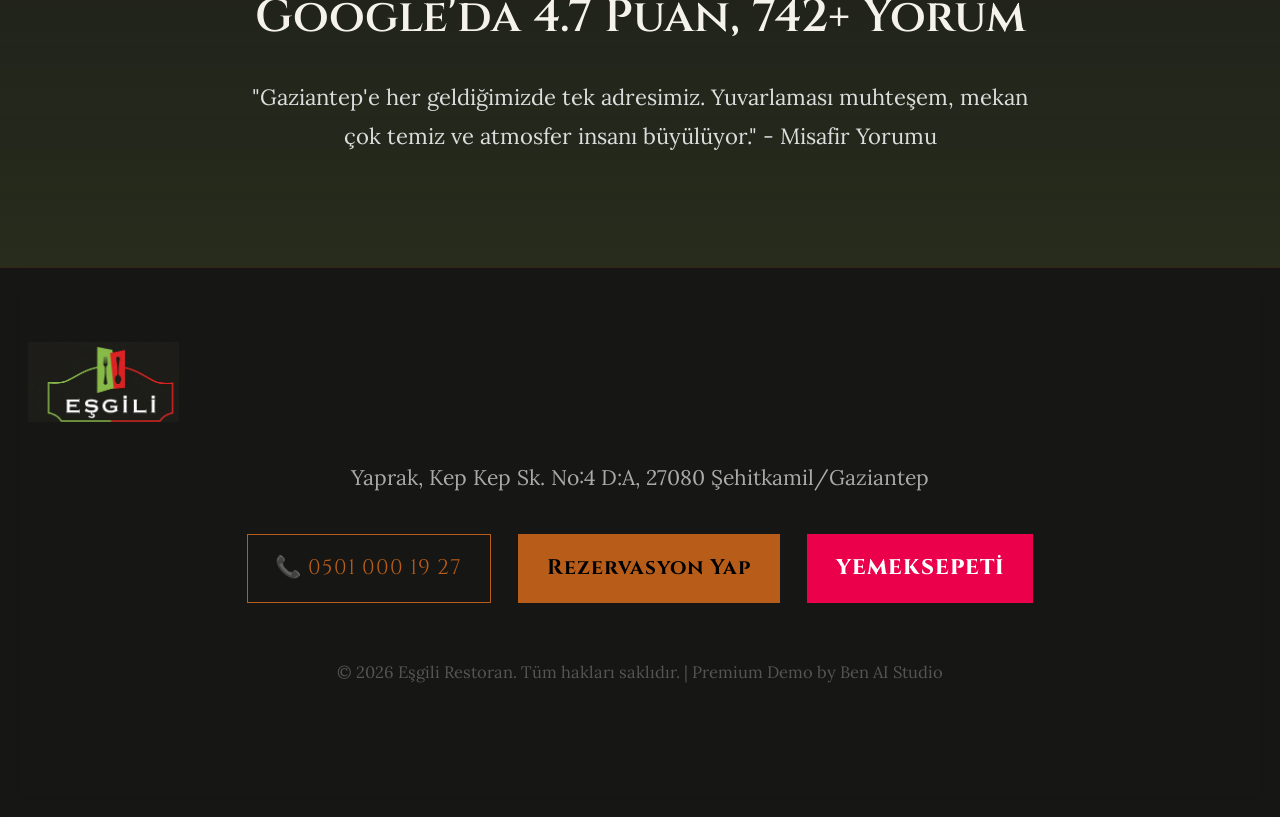
==== commit d8063539: "Rename preview (1).html to index.html" ====
--- a/index.html
+++ b/index.html
@@ -195,6 +195,88 @@
 
 .menu-img-wrap{
   height:180px;
+}
+
+}
+</style>
+
+
+<style>
+/* STORY SECTION IMPROVEMENTS */
+.story-content{
+  padding: 1rem;
+}
+
+.story-content h3{
+  font-size: clamp(2rem, 5vw, 3.5rem) !important;
+  line-height: 1.15;
+  margin-bottom: 1rem;
+  word-break: break-word;
+}
+
+.story-content p{
+  font-size: clamp(1rem, 2vw, 1.15rem) !important;
+  line-height: 1.9;
+  max-width: 100%;
+  overflow-wrap: break-word;
+}
+
+@media (max-width:768px){
+
+.story-container{
+  padding-top: 3rem !important;
+  padding-bottom: 3rem !important;
+  gap: 2.5rem !important;
+}
+
+.story-content{
+  width: 100%;
+  padding: 0.5rem;
+}
+
+.story-content h3{
+  font-size: 2.2rem !important;
+  text-align: center;
+}
+
+.story-content p{
+  font-size: 1.02rem !important;
+  line-height: 1.85;
+  text-align: left;
+}
+
+.story-image{
+  width: 100%;
+}
+
+.story-image img{
+  width: 100%;
+  max-height: 320px;
+  object-fit: cover;
+  border-radius: 18px;
+}
+
+}
+
+/* SMALL PHONE */
+@media (max-width:480px){
+
+.story-content h3{
+  font-size: 1.9rem !important;
+}
+
+.story-content p{
+  font-size: 0.98rem !important;
+  line-height: 1.75;
+}
+
+.hero-content h1{
+  font-size: 2.6rem !important;
+}
+
+.hero-desc{
+  font-size: 1rem !important;
+  line-height: 1.7;
 }
 
 }
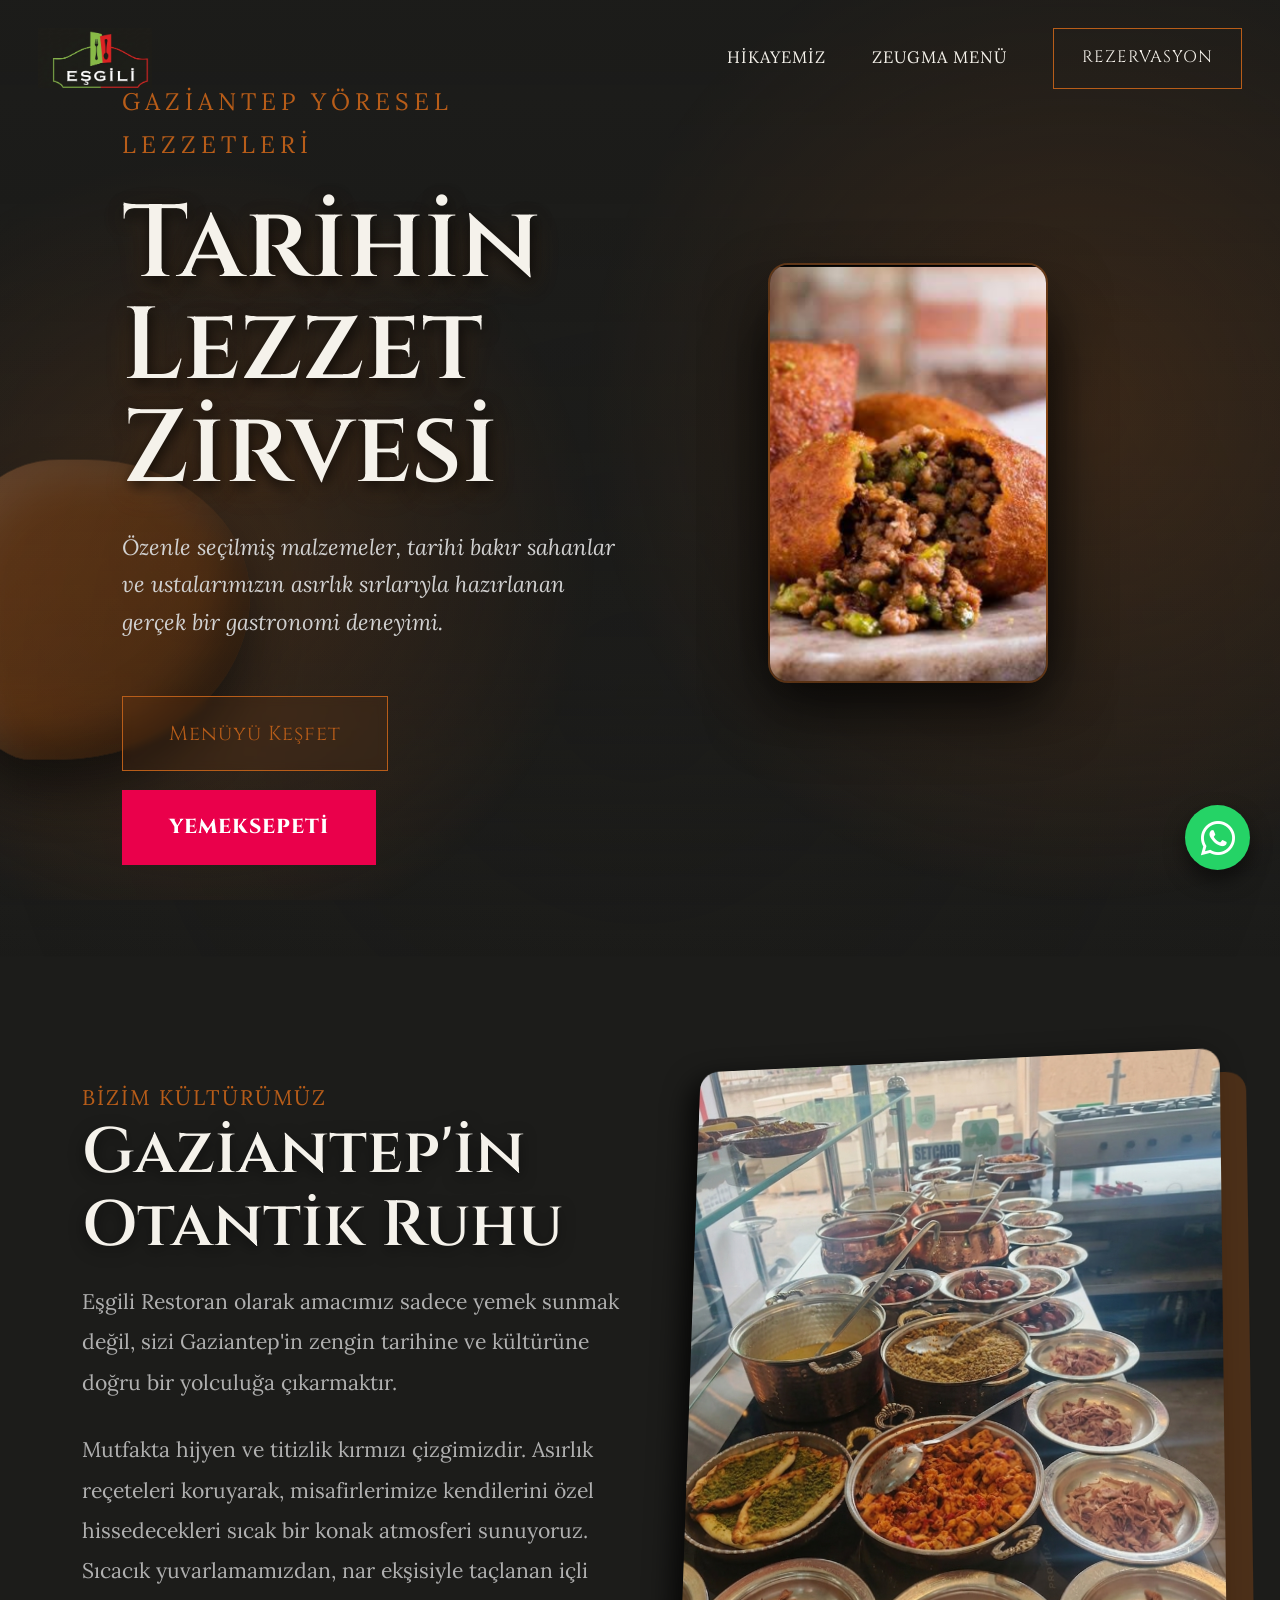
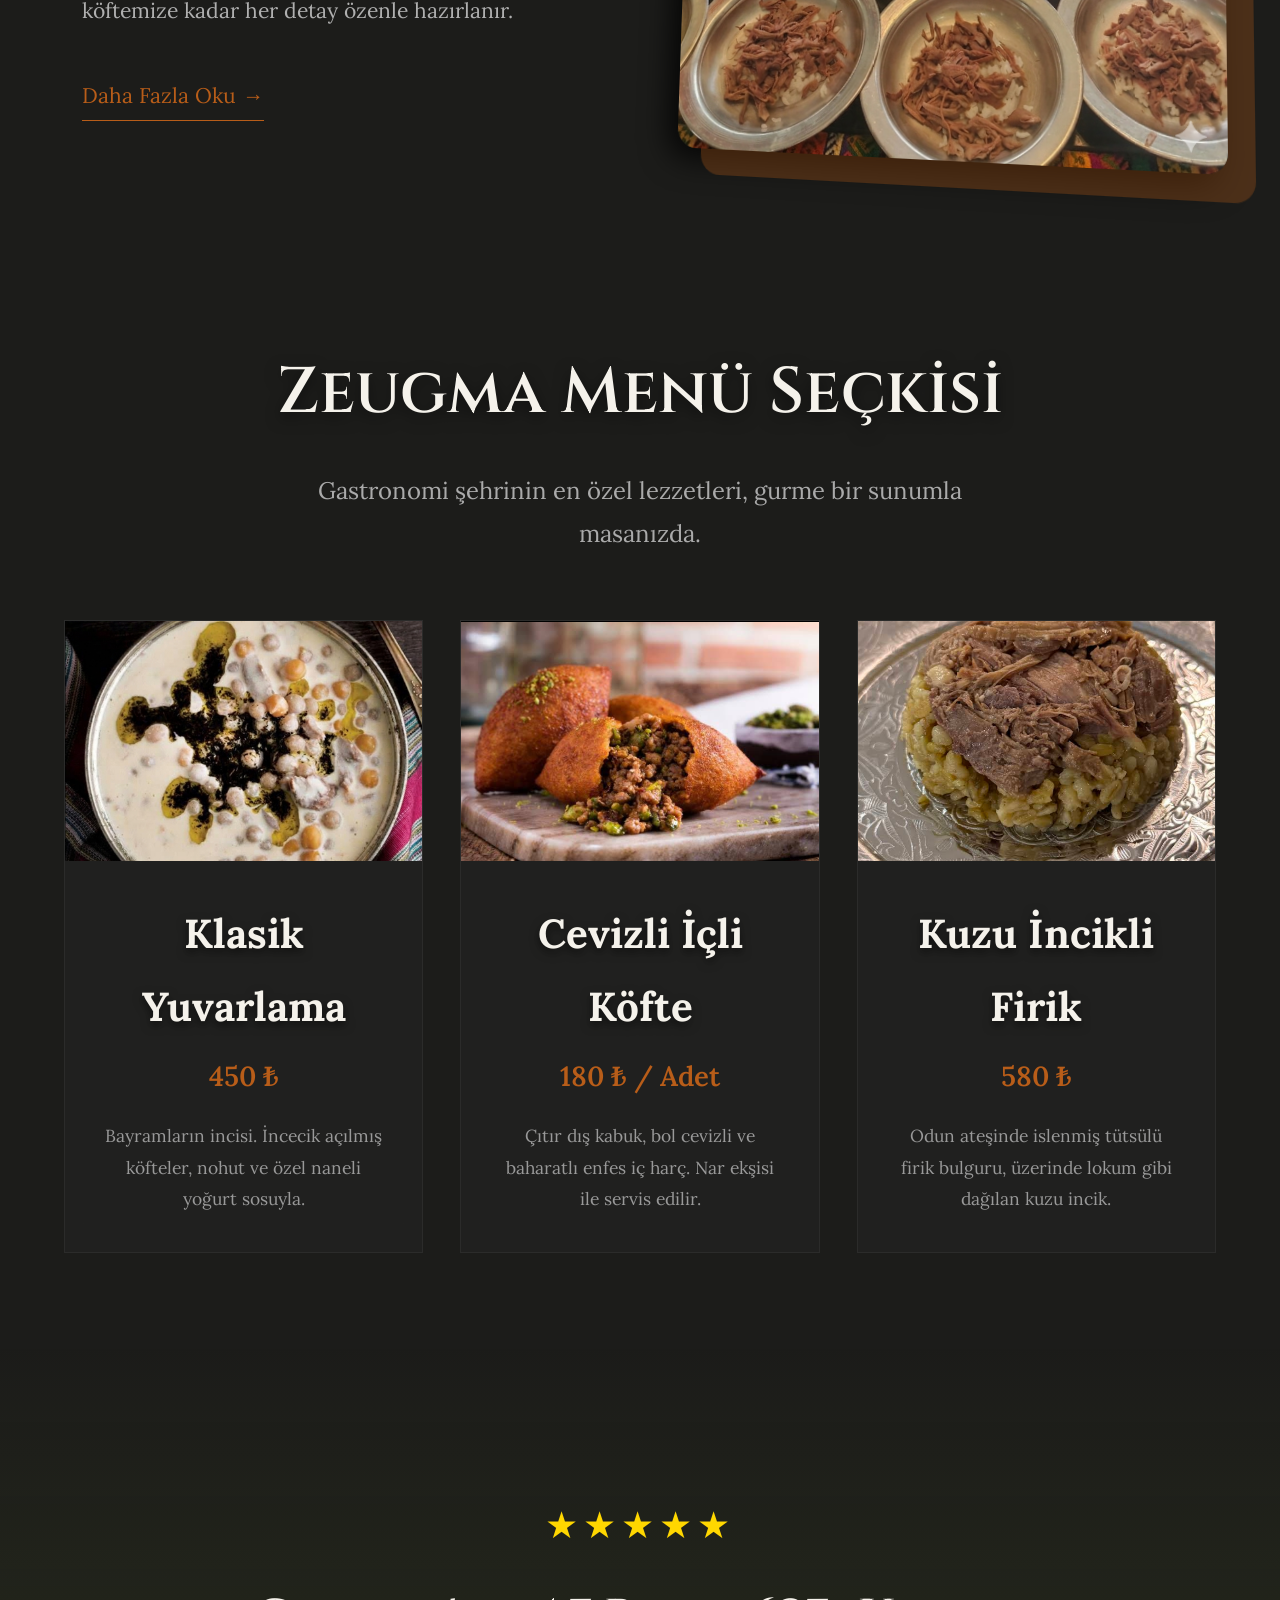
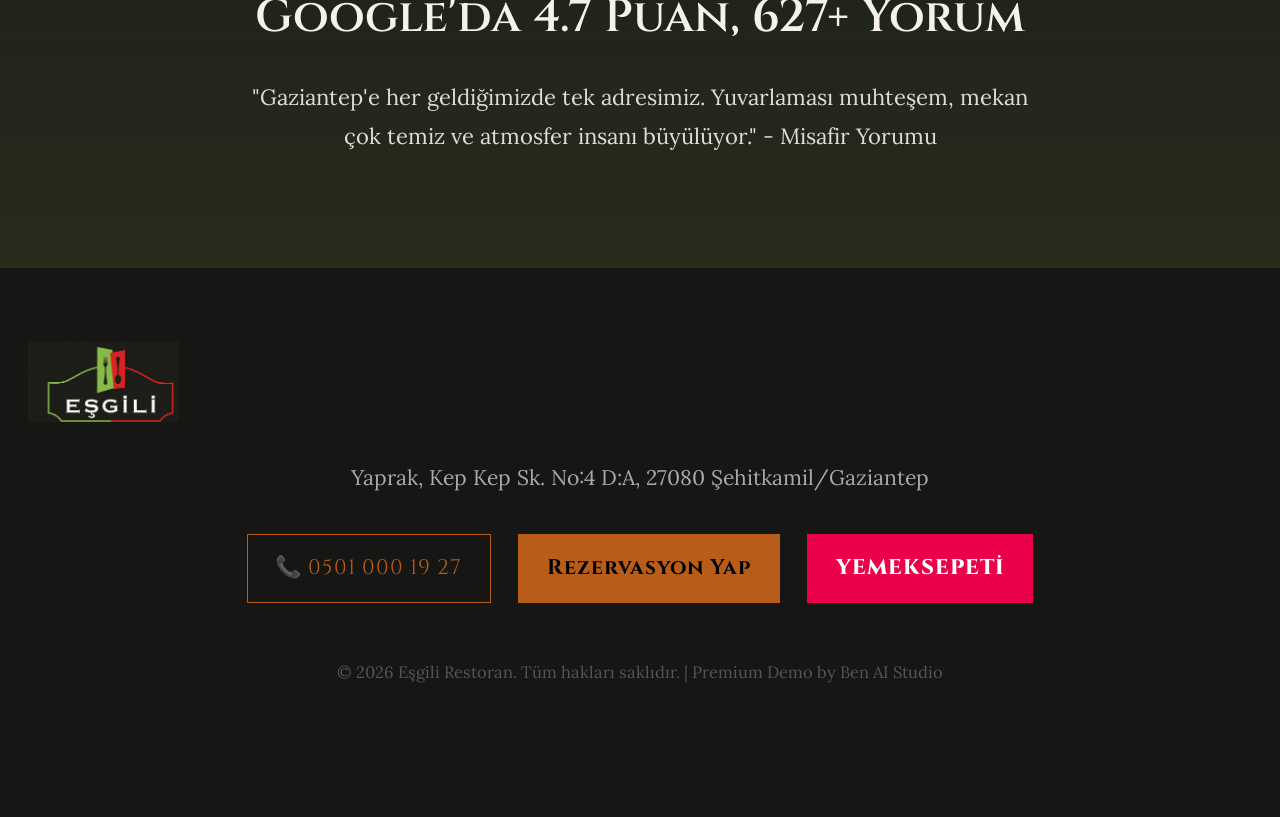
==== commit 9223bd69: "Rename preview (2).html to index.html" ====
--- a/index.html
+++ b/index.html
@@ -277,6 +277,73 @@
 .hero-desc{
   font-size: 1rem !important;
   line-height: 1.7;
+}
+
+}
+</style>
+
+
+<style>
+/* FINAL STORY MOBILE FIX */
+@media (max-width:768px){
+
+.story-content{
+    width:100%;
+    padding:0 1rem !important;
+    text-align:center !important;
+    display:flex;
+    flex-direction:column;
+    align-items:center;
+    justify-content:center;
+}
+
+.story-content span{
+    display:block;
+    width:100%;
+    text-align:center !important;
+    margin-bottom:.7rem;
+}
+
+.story-content h3{
+    font-size:1.9rem !important;
+    line-height:1.2 !important;
+    text-align:center !important;
+    width:100%;
+    margin-bottom:1rem;
+}
+
+.story-content p{
+    font-size:0.98rem !important;
+    line-height:1.8 !important;
+    text-align:center !important;
+    max-width:95%;
+    margin:0 auto 1rem auto;
+}
+
+.story-image{
+    width:100%;
+    margin-top:1.5rem;
+}
+
+.story-image img{
+    width:100%;
+    max-height:300px;
+    object-fit:cover;
+    border-radius:18px;
+}
+
+}
+
+/* EXTRA SMALL PHONES */
+@media (max-width:480px){
+
+.story-content h3{
+    font-size:1.7rem !important;
+}
+
+.story-content p{
+    font-size:0.93rem !important;
+    line-height:1.7 !important;
 }
 
 }
